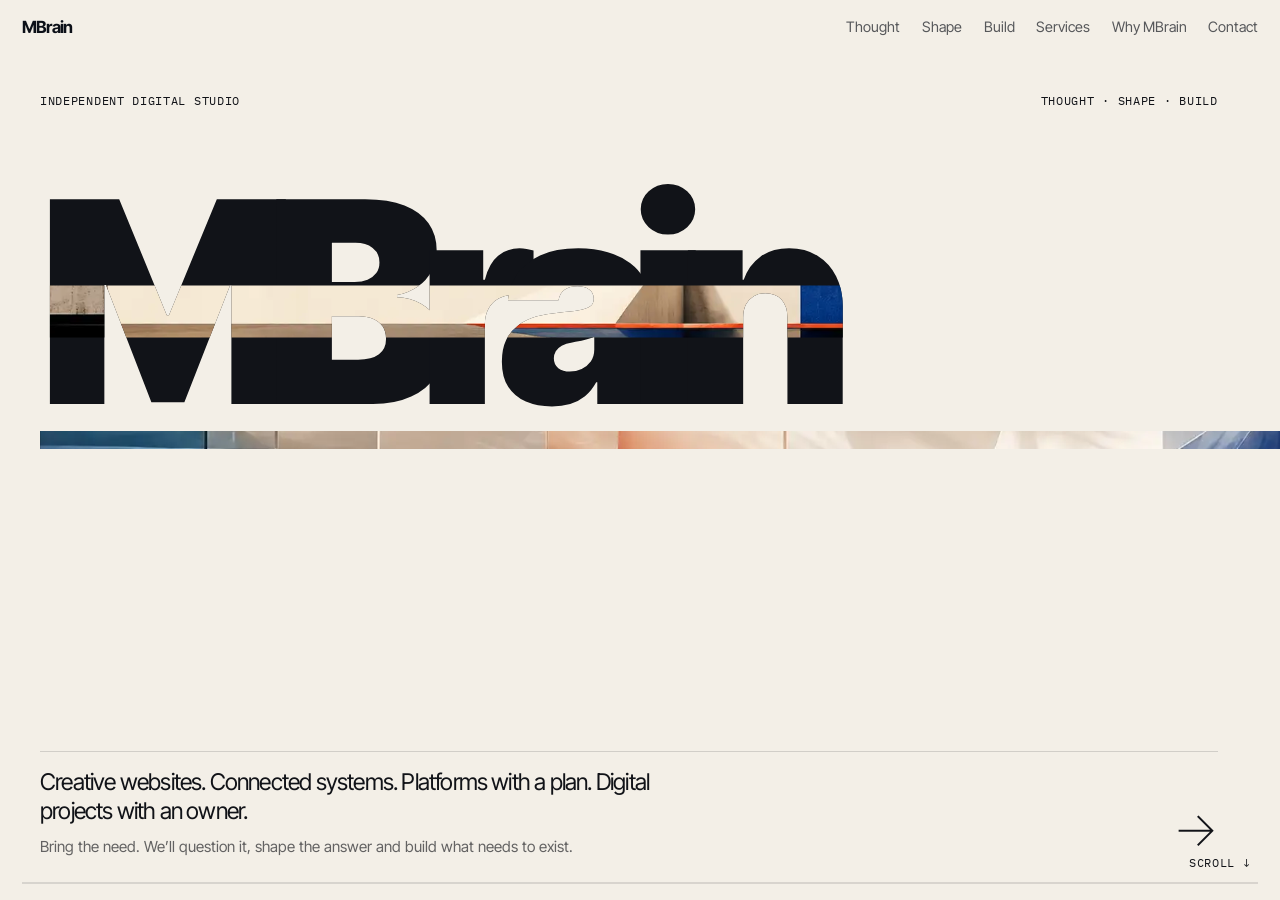
==== index.html @ 94e6fe09 "init" ====
<!doctype html>
<html lang="en">
<head>
  <meta charset="utf-8">
  <meta name="viewport" content="width=device-width, initial-scale=1">
  <title>MBrain | Thought · Shape · Build</title>
  <meta name="description" content="MBrain creates creative websites, connected systems, digital products and platforms, and leads digital projects from need to delivery.">
  <link rel="preconnect" href="https://fonts.googleapis.com">
  <link rel="preconnect" href="https://fonts.gstatic.com" crossorigin>
  <link href="https://fonts.googleapis.com/css2?family=Inter+Tight:opsz,wght@14..32,100..900&family=IBM+Plex+Mono:wght@400;500&display=swap" rel="stylesheet">
  <link rel="stylesheet" href="styles.css">
  <script async src="https://www.googletagmanager.com/gtag/js?id=G-PNG44XED51"></script>
  <script>window.dataLayer = window.dataLayer || []; function gtag(){dataLayer.push(arguments);} gtag('js', new Date()); gtag('config', 'G-PNG44XED51');</script>
</head>
<body>
  <header class="site-header">
    <a class="brand" href="#intro">MBrain</a>
    <nav class="nav" aria-label="Main navigation">
      <a href="#thought">Thought</a>
      <a href="#shape">Shape</a>
      <a href="#build">Build</a>
      <a href="#services">Services</a>
      <a href="#why">Why MBrain</a>
      <a href="#contact">Contact</a>
    </nav>
    <button class="menu-toggle" type="button" aria-label="Open navigation" aria-expanded="false">Menu</button>
  </header>

  <div class="progress" aria-hidden="true"><span class="progress-bar"></span></div>
  <div class="scroll-cue mono" aria-hidden="true">Scroll ↓</div>

  <main class="h-shell" id="h-shell" tabindex="0" aria-label="MBrain horizontal website">
    <div class="track" id="track">

      <section class="panel hero-panel" id="intro" data-panel="intro">
        <div class="hero-inner">
          <div class="hero-topline mono">
            <span>Independent digital studio</span>
            <span>Thought · Shape · Build</span>
          </div>

          <div class="hero-word-stage">
            <h1 class="hero-word" data-text="MBrain">MBrain</h1>
            <div class="hero-cut" aria-hidden="true"></div>
          </div>

          <div class="hero-bottom">
            <div class="hero-message">
              <p class="hero-proposition">Creative websites. Connected systems. Platforms with a plan. Digital projects with an owner.</p>
              <p class="hero-support">Bring the need. We’ll question it, shape the answer and build what needs to exist.</p>
            </div>
            <span class="hero-arrow" aria-hidden="true">→</span>
          </div>
        </div>
      </section>

      <section class="panel thought-panel" id="thought" data-panel="thought">
        <div class="thought-color"></div>
        <div class="thought-image" aria-hidden="true"></div>
        <div class="panel-inner thought-layout">
          <span class="section-no mono">01 / THOUGHT</span>
          <div class="thought-title-wrap">
            <h2 class="pillar-title thought-title">Thought</h2>
          </div>
          <div class="thought-copy pillar-copy">
            <h3>Bring me the request. Let’s find the actual need.</h3>
            <p>A request often arrives with a solution already attached. “We need a new website.” “We need a platform.” “We need to automate this.”</p>
            <p>I take it apart first. What problem are we solving? Who does it matter to? What creates value? What is necessary? What depends on something else?</p>
            <p class="pillar-closing">The result is a business need that can be understood, challenged and justified.</p>
          </div>
        </div>
      </section>

      <section class="panel shape-panel" id="shape" data-panel="shape">
        <div class="panel-inner shape-layout">
          <span class="section-no mono dark">02 / SHAPE</span>
          <div class="shape-title-wrap">
            <h2 class="pillar-title shape-title">Shape</h2>
          </div>

          <div class="shape-image-stage" aria-hidden="true">
            <div class="shape-fragment sf1"></div>
            <div class="shape-fragment sf2"></div>
            <div class="shape-fragment sf3"></div>
            <div class="shape-fragment sf4"></div>
          </div>

          <div class="shape-copy pillar-copy dark-copy">
            <h3>Now we work out what that need should become.</h3>
            <p>This is where the pieces come back together. Flows. Features. Services. Content. Technology. Options. Constraints. Priorities.</p>
            <p>We explore the possibilities, make decisions and turn the business need into a blueprint that people can actually work from.</p>
            <p class="pillar-closing">Something clear enough to build, and considered enough to go further than the original request.</p>
          </div>
        </div>
      </section>

      <section class="panel build-panel" id="build" data-panel="build">
        <div class="build-image" aria-hidden="true"></div>
        <div class="build-wash" aria-hidden="true"></div>
        <div class="panel-inner build-layout">
          <span class="section-no mono dark">03 / BUILD</span>
          <div class="build-title-wrap">
            <h2 class="pillar-title build-title">Build</h2>
          </div>

          <div class="build-assembly" aria-hidden="true">
            <span class="build-band bb1"></span>
            <span class="build-band bb2"></span>
            <span class="build-band bb3"></span>
            <span class="build-band bb4"></span>
            <span class="build-band bb5"></span>
          </div>

          <div class="build-copy pillar-copy dark-copy">
            <h3>Then we make it real.</h3>
            <p>The blueprint becomes the website, the platform, the integration, the automation or the delivered project.</p>
            <p>Sometimes I build it. Sometimes your team does. Sometimes several teams are involved.</p>
            <p class="pillar-closing">My job is to keep the reasoning intact all the way through delivery, so what gets built still solves the problem we started with.</p>
          </div>
        </div>
      </section>

      <section class="panel capabilities-panel" id="services" data-panel="services">
        <div class="panel-inner capabilities-layout">
          <div class="cap-heading">
            <p class="kicker mono">Services</p>
            <h2>What can we build from here?</h2>
          </div>

          <div class="cap-strip">
            <button class="cap-item active" type="button" aria-expanded="true">
              <span class="mono">01</span>
              <strong>Creative Web Experiences</strong>
              <i>+</i>
            </button>
            <div class="cap-panel open">
              <div class="cap-copy">
                <h3>You need the digital presence to live up to the thing itself.</h3>
                <p>Some projects deserve more than a perfectly functional website. The brand, the place, the product or the idea needs an experience with its own character.</p>
                <p>I design and build creative websites around what makes the subject worth paying attention to, with the technology staying close enough to the concept that the idea survives implementation.</p>
              </div>
            </div>

            <button class="cap-item" type="button" aria-expanded="false">
              <span class="mono">02</span>
              <strong>Automations &amp; Integrations</strong>
              <i>+</i>
            </button>
            <div class="cap-panel">
              <div class="cap-copy">
                <h3>Your tools work. The gaps between them don’t.</h3>
                <p>Information gets copied. Tasks get repeated. Someone becomes the human connection between systems that should already be connected.</p>
                <p>I look at the workflow as a whole, work out what should happen automatically and connect the pieces through integrations, APIs, automation and AI where it genuinely adds value.</p>
              </div>
            </div>

            <button class="cap-item" type="button" aria-expanded="false">
              <span class="mono">03</span>
              <strong>Digital Products &amp; Platforms</strong>
              <i>+</i>
            </button>
            <div class="cap-panel">
              <div class="cap-copy">
                <h3>You know what it needs to do. It still needs to become a product.</h3>
                <p>Users. Journeys. Features. Rules. Integrations. Priorities. Edge cases. The initial idea has to become a structure that people can understand and build.</p>
                <p>I help architect that structure, guide the UX, give direction to the UI and create a blueprint that design and development teams can work from with confidence.</p>
              </div>
            </div>

            <button class="cap-item" type="button" aria-expanded="false">
              <span class="mono">04</span>
              <strong>Digital Project Leadership</strong>
              <i>+</i>
            </button>
            <div class="cap-panel">
              <div class="cap-copy">
                <h3>Some digital projects need an owner more than they need another hire.</h3>
                <p>The work crosses teams. Decisions depend on other decisions. Suppliers need direction. Business and technology need to move together.</p>
                <p>I can step into the project for as long as the work needs me, bring structure to it, coordinate the people involved and stay responsible for moving it towards delivery.</p>
              </div>
            </div>
          </div>
        </div>
      </section>

      <section class="panel why-panel" id="why" data-panel="why">
        <div class="why-rail mono" aria-hidden="true">BUILD / ARCHITECT / LEAD</div>
        <div class="panel-inner why-layout">
          <span class="section-no mono">05 / WHY MBRAIN</span>
          <div class="why-heading">
            <p class="kicker mono">Why MBrain</p>
            <h2>MBrain is me,<br>Michalis Vranis.</h2>
          </div>
          <div class="why-copy">
            <p>I’ve spent years moving between parts of digital work that are usually handled separately: building websites, shaping products, running platforms, connecting systems and leading delivery across teams and suppliers.</p>
            <p>I have run my own digital publishing platform since 2011, built websites and digital experiences for clients, and managed complex digital projects inside larger organisations.</p>
            <p>That experience means I can stay close to the idea and still understand what happens when it reaches UX, UI, development, APIs, vendors, security, timelines and delivery.</p>
            <p class="why-closing">I can build when the work needs a builder, architect when it needs structure, and lead when it needs an owner.</p>
          </div>
        </div>
      </section>

      <section class="panel contact-panel" id="contact" data-panel="contact">
        <div class="contact-axis" aria-hidden="true"></div>
        <div class="panel-inner contact-layout">
          <p class="kicker mono">Start a conversation</p>
          <h2 class="contact-title">Bring me what you have</h2>
          <p class="contact-copy">An idea. A problem. A project that already exists. Something you know needs to happen and you’re still working out what it should become.</p>
          <p class="contact-closing">Let’s work out what comes next.</p>
          <div class="contact-actions">
            <a class="contact-link" href="mailto:hello@mbrain.gr">Start a conversation <span>↗</span></a>
            <a class="contact-social mono" href="#" aria-label="MBrain on LinkedIn">MBrain on LinkedIn <span>↗</span></a>
            <!-- Replace the # above with the final MBrain LinkedIn profile URL. -->
          </div>
        </div>
      </section>
    </div>
  </main>

  <script src="script.js"></script>
</body>
</html>
---- styles.css ----
:root{
  --paper:#f3efe7;
  --ink:#111318;
  --blue:#3158ff;
  --orange:#ff6b4a;
  --lime:#d7ff35;
  --line:rgba(17,19,24,.15);
  --hero-wght:900;
  --hero-cut-h:2px;
  --hero-cut-alpha:0;
}
*{box-sizing:border-box}
html,body{height:100%}
html{scroll-behavior:smooth}
body{margin:0;overflow:hidden;background:var(--paper);color:var(--ink);font-family:"Inter Tight",Arial,sans-serif}
a{color:inherit;text-decoration:none}button{font:inherit}.mono{font-family:"IBM Plex Mono",monospace;font-size:.72rem;letter-spacing:.06em;text-transform:uppercase}
.site-header{position:fixed;z-index:60;top:0;left:0;right:0;display:grid;grid-template-columns:auto 1fr auto;align-items:center;padding:1.05rem 1.35rem;color:white;mix-blend-mode:difference}.brand{font-size:1.05rem;font-weight:700;letter-spacing:-.04em}.nav{justify-self:end;display:flex;gap:1.35rem;font-size:.9rem}.nav a{opacity:.68}.nav a:hover,.nav a.active{opacity:1}.menu-toggle{display:none;background:none;border:0;color:inherit;padding:0}
.progress{position:fixed;left:1.35rem;right:1.35rem;bottom:1rem;height:2px;background:rgba(17,19,24,.12);z-index:55}.progress-bar{display:block;height:100%;width:0;background:var(--ink)}.scroll-cue{position:fixed;right:1.35rem;bottom:1.5rem;z-index:55;background:rgba(243,239,231,.86);padding:.35rem .5rem}
.h-shell{width:100vw;height:100vh;overflow-x:auto;overflow-y:hidden;scrollbar-width:none;outline:none}.h-shell::-webkit-scrollbar{display:none}.track{position:relative;height:100%;display:flex;width:max-content}.panel{position:relative;flex:none;height:100vh;overflow:hidden}.panel-inner{position:relative;z-index:10;height:100%;width:min(calc(100% - 5rem),1440px);margin:0 auto}.section-no{position:absolute;top:6.2rem;left:0;color:white}.section-no.dark{color:var(--ink)}

/* HERO: the wordmark is the artifact. */
.hero-panel{width:138vw;background:var(--paper);z-index:8}.hero-inner{position:relative;height:100%;padding:5.8rem 2.5rem 2.5rem}.hero-topline{display:flex;justify-content:space-between;width:min(92vw,1420px)}.hero-word-stage{position:absolute;left:2.5rem;top:22vh;width:124vw;height:48vh;overflow:visible}.hero-word{position:relative;z-index:4;margin:0;white-space:nowrap;font-size:clamp(10rem,22vw,23rem);line-height:.74;letter-spacing:-.105em;font-variation-settings:"wght" var(--hero-wght);transition:none}.hero-word::after{content:attr(data-text);position:absolute;inset:0;color:transparent;background-image:url('assets/hero.webp');background-size:110vw auto;background-position:38% 52%;-webkit-background-clip:text;background-clip:text;font:inherit;letter-spacing:inherit;clip-path:inset(42% 0 33% 0);pointer-events:none}.hero-cut{position:absolute;z-index:2;left:0;top:56%;width:128vw;height:var(--hero-cut-h);transform:translateY(-50%);background-image:linear-gradient(rgba(49,88,255,var(--hero-cut-alpha)),rgba(49,88,255,var(--hero-cut-alpha))),url('assets/thought.webp');background-size:cover;background-position:center 52%;overflow:hidden}.hero-bottom{position:absolute;left:2.5rem;bottom:2.6rem;width:min(92vw,1420px);display:flex;justify-content:space-between;align-items:end;border-top:1px solid var(--line);padding-top:1rem} .hero-message{max-width:48rem}.hero-bottom p{margin:0}.hero-proposition{font-size:clamp(1.25rem,1.8vw,1.7rem);line-height:1.25;letter-spacing:-.035em;max-width:42rem}.hero-support{margin-top:.65rem!important;max-width:40rem;font-size:.95rem;line-height:1.45;color:rgba(17,19,24,.64)}.hero-arrow{font-size:3rem;font-weight:200}

/* THOUGHT overlaps the hero so the cut becomes a section. */
.thought-panel{width:118vw;margin-left:-14vw;background:var(--blue);z-index:6}.thought-color{position:absolute;inset:0;background:var(--blue);z-index:1}.thought-image{position:absolute;z-index:3;right:0;top:0;width:68vw;height:100%;background:url('assets/thought.webp') center/cover no-repeat;clip-path:inset(40% 0 40% 0);transform:scale(1.05);filter:saturate(.92)}.thought-layout{padding:0}.thought-title-wrap{position:absolute;left:0;top:18vh;z-index:8}.pillar-title{margin:0;font-size:clamp(6rem,15vw,14rem);line-height:.78;letter-spacing:-.095em;text-transform:uppercase}.thought-title{color:white;font-variation-settings:"wght" 820}.pillar-copy{position:absolute;z-index:9;bottom:3.2rem;max-width:39rem}.thought-copy{left:0;color:white}.kicker{margin:0 0 .55rem}.pillar-copy h3{margin:0 0 .85rem;font-size:clamp(1.9rem,3.2vw,3.35rem);line-height:.96;letter-spacing:-.052em;max-width:14ch}.pillar-copy p{margin:.55rem 0 0;line-height:1.5;opacity:.82}.pillar-copy .pillar-closing{margin-top:.85rem;font-weight:650;opacity:1;max-width:34rem}

/* SHAPE: image pieces align into one composition. */
.shape-panel{width:122vw;background:var(--orange);z-index:5}.shape-layout{padding:0}.shape-title-wrap{position:absolute;right:0;top:14vh;z-index:8}.shape-title{color:var(--ink);font-variation-settings:"wght" 230}.shape-image-stage{position:absolute;z-index:4;left:4vw;top:20vh;width:67vw;height:65vh}.shape-fragment{position:absolute;background-image:url('assets/shape.webp');background-size:67vw 65vh;background-repeat:no-repeat}.sf1{left:0;top:0;width:49%;height:48%;background-position:left top}.sf2{right:0;top:0;width:49%;height:48%;background-position:right top}.sf3{left:0;bottom:0;width:49%;height:48%;background-position:left bottom}.sf4{right:0;bottom:0;width:49%;height:48%;background-position:right bottom}.shape-copy{right:0;color:var(--ink);max-width:36rem}.dark-copy p:last-child{opacity:.72}

/* BUILD: structure is assembled in ordered bands. */
.build-panel{width:120vw;background:var(--lime);z-index:4}.build-image{position:absolute;z-index:1;inset:0;background:url('assets/build.webp') center/cover no-repeat;opacity:.18;filter:saturate(.6)}.build-wash{position:absolute;z-index:2;inset:0;background:var(--lime);opacity:.86}.build-title-wrap{position:absolute;left:0;top:14vh;z-index:8}.build-title{color:var(--ink);font-variation-settings:"wght" 220}.build-assembly{position:absolute;z-index:5;right:4vw;top:20vh;width:62vw;height:62vh;display:grid;grid-template-rows:repeat(5,1fr);gap:.55rem}.build-band{background-image:url('assets/build.webp');background-size:62vw 62vh;background-repeat:no-repeat}.bb1{background-position:center 0}.bb2{background-position:center 25%}.bb3{background-position:center 50%}.bb4{background-position:center 75%}.bb5{background-position:center 100%}.build-copy{left:0;color:var(--ink)}

/* CAPABILITIES */
.capabilities-panel{width:128vw;background:var(--paper);z-index:3}.capabilities-layout{display:grid;grid-template-columns:.7fr 1.3fr;gap:6vw;align-items:center;padding:7rem 0 3rem}.cap-heading h2{margin:.3rem 0 0;font-size:clamp(3.3rem,6vw,6.5rem);line-height:.9;letter-spacing:-.075em;font-weight:450;max-width:8ch}.cap-strip{border-top:1px solid var(--ink)}.cap-item{width:100%;display:grid;grid-template-columns:56px 1fr auto;align-items:center;gap:1rem;background:none;border:0;border-bottom:1px solid var(--line);padding:1rem 0;text-align:left;cursor:pointer;color:var(--ink)}.cap-item strong{font-size:clamp(1.45rem,2.7vw,2.85rem);font-weight:520;letter-spacing:-.045em}.cap-item i{font-style:normal;font-size:1.5rem;transition:transform .25s}.cap-item.active i{transform:rotate(45deg)}.cap-panel{display:grid;grid-template-rows:0fr;transition:grid-template-rows .3s ease}.cap-copy{overflow:hidden;padding-left:56px;max-width:48rem}.cap-copy h3{margin:0;font-size:clamp(1.35rem,2.1vw,2.1rem);line-height:1.02;letter-spacing:-.045em;font-weight:650;max-width:24ch}.cap-copy p{margin:.55rem 0 0;line-height:1.5;color:rgba(17,19,24,.7);max-width:46rem}.cap-panel.open{grid-template-rows:1fr}.cap-panel.open .cap-copy{padding-top:1rem;padding-bottom:1.35rem}



/* WHY MBRAIN */
.why-panel{width:118vw;background:var(--blue);color:white;z-index:2}.why-layout{display:grid;grid-template-columns:.95fr 1.05fr;gap:8vw;align-items:center;padding:7rem 0 3rem}.why-heading h2{margin:.4rem 0 0;font-size:clamp(4rem,7.7vw,8.2rem);line-height:.82;letter-spacing:-.08em;font-weight:330;max-width:9ch}.why-copy{max-width:42rem;align-self:center}.why-copy p{margin:0 0 1rem;font-size:clamp(1rem,1.2vw,1.18rem);line-height:1.55;color:rgba(255,255,255,.78)}.why-copy .why-closing{margin-top:2rem;font-size:clamp(1.45rem,2.25vw,2.4rem);line-height:1.04;letter-spacing:-.045em;font-weight:650;color:white;max-width:25ch}.why-rail{position:absolute;right:2rem;bottom:1.1rem;z-index:4;color:rgba(255,255,255,.62);word-spacing:.75rem}

/* CONTACT: the axis closes the composition. */
.contact-panel{width:100vw;background:var(--ink);color:var(--paper)}.contact-axis{position:absolute;left:0;right:0;top:52%;height:14vh;background:var(--blue);transform:translateY(-50%)}.contact-layout{display:grid;align-content:end;padding:8rem 0 3rem}.contact-title{position:relative;z-index:4;margin:0;font-size:clamp(5rem,11vw,10.5rem);line-height:.8;letter-spacing:-.09em;font-variation-settings:"wght" 250}.contact-copy{position:relative;z-index:4;margin:1.7rem 0 .8rem;max-width:38rem;font-size:1.12rem;line-height:1.55;color:rgba(243,239,231,.74)}.contact-closing{position:relative;z-index:4;margin:0 0 2rem;font-size:clamp(1.25rem,2vw,1.9rem);line-height:1.2;letter-spacing:-.035em}.contact-actions{position:relative;z-index:4;display:flex;align-items:flex-end;gap:2rem;flex-wrap:wrap}.contact-link{display:inline-flex;align-items:center;gap:.6rem;font-size:clamp(1.25rem,2.4vw,2.2rem);border-bottom:1px solid rgba(243,239,231,.32);padding-bottom:.2rem;width:max-content}.contact-social{display:inline-flex;align-items:center;gap:.35rem;padding-bottom:.35rem;opacity:.62}.contact-social:hover{opacity:1}

/* desktop states driven by JS vars */
.thought-panel{--p:0}.thought-image{clip-path:inset(calc(40% - var(--p)*40%) 0 calc(40% - var(--p)*40%) 0);transform:scale(calc(1.05 - var(--p)*.05))}.thought-title{font-variation-settings:"wght" calc(820 - var(--p)*540);transform:translateX(calc(7vw - var(--p)*7vw))}.thought-copy{opacity:calc((var(--p) - .62)*2.8);transform:translateY(calc(22px - var(--p)*22px))}
.shape-panel{--p:0}.shape-title{font-variation-settings:"wght" calc(230 + var(--p)*650);transform:translateX(calc(8vw - var(--p)*8vw))}.sf1{transform:translate(calc(-10vw + var(--p)*10vw),calc(-7vh + var(--p)*7vh)) rotate(calc(-8deg + var(--p)*8deg))}.sf2{transform:translate(calc(9vw - var(--p)*9vw),calc(-5vh + var(--p)*5vh)) rotate(calc(7deg - var(--p)*7deg))}.sf3{transform:translate(calc(-8vw + var(--p)*8vw),calc(7vh - var(--p)*7vh)) rotate(calc(6deg - var(--p)*6deg))}.sf4{transform:translate(calc(10vw - var(--p)*10vw),calc(6vh - var(--p)*6vh)) rotate(calc(-7deg + var(--p)*7deg))}.shape-copy{opacity:calc((var(--p) - .66)*3);transform:translateY(calc(22px - var(--p)*22px))}
.build-panel{--p:0}.build-title{font-variation-settings:"wght" calc(220 + var(--p)*650);transform:translateX(calc(-6vw + var(--p)*6vw))}.build-wash{opacity:calc(.9 - var(--p)*.42)}.build-copy{opacity:calc((var(--p) - .7)*3.3);transform:translateY(calc(22px - var(--p)*22px))}.build-band{opacity:var(--bp,0);transform:translateX(calc(18vw - var(--bp,0)*18vw))}

@media (max-width:900px),(pointer:coarse){
  body{overflow:auto}.site-header{grid-template-columns:auto 1fr auto;padding:1rem;mix-blend-mode:normal;background:rgba(243,239,231,.92);color:var(--ink)}.menu-toggle{display:block;justify-self:end}.nav{position:fixed;inset:0;display:none;flex-direction:column;justify-content:center;padding:1.5rem;background:var(--ink);color:var(--paper);font-size:clamp(2.2rem,9vw,4rem);z-index:90}body.menu-open .nav{display:flex}.progress,.scroll-cue{display:none}.h-shell{height:auto;overflow:visible}.track{display:block;width:auto}.panel{width:auto!important;height:auto;min-height:100svh;margin-left:0!important}.panel-inner{width:min(calc(100% - 2rem),1440px)}
  .hero-panel{min-height:92svh}.hero-inner{padding:6.2rem 1rem 2rem}.hero-topline{width:100%;gap:1rem}.hero-topline span:last-child{display:none}.hero-word-stage{position:relative;left:auto;top:auto;width:100%;height:auto;margin-top:17vh}.hero-word{font-size:clamp(5.4rem,25vw,8.5rem);white-space:normal}.hero-word::after{background-attachment:initial;background-size:cover}.hero-cut{top:54%;width:100%;height:7vh}.hero-bottom{left:1rem;right:1rem;width:auto;bottom:2rem}.hero-bottom p{font-size:1.2rem}.hero-arrow{font-size:2.3rem}
  .section-no{top:5.5rem;left:0}.pillar-title{font-size:clamp(4rem,17vw,7rem)}.thought-panel,.shape-panel,.build-panel{padding-bottom:2rem}.thought-image{position:relative;right:auto;top:auto;width:100%;height:58vw;min-height:300px;clip-path:none;transform:none;margin-top:13rem}.thought-title-wrap,.shape-title-wrap,.build-title-wrap{position:absolute;left:0;right:auto;top:7rem}.thought-title,.shape-title,.build-title{transform:none;font-variation-settings:"wght" 620}.thought-copy,.shape-copy,.build-copy{position:relative;left:auto;right:auto;bottom:auto;margin-top:1.2rem;opacity:1;transform:none;padding-bottom:2rem}.thought-copy{color:white}
  .shape-image-stage{position:relative;left:auto;top:auto;width:100%;height:64vw;min-height:320px;margin-top:13rem}.shape-fragment{background-size:100vw 64vw;transform:none!important}.shape-copy{color:var(--ink)}
  .build-image{opacity:.18}.build-wash{opacity:.72}.build-assembly{position:relative;right:auto;top:auto;width:100%;height:auto;margin-top:13rem;gap:.4rem}.build-band{height:12vw;min-height:58px;background-size:100vw 60vw;opacity:1!important;transform:none!important}.build-copy{color:var(--ink)}
  .capabilities-panel{min-height:auto}.capabilities-layout{grid-template-columns:1fr;gap:2rem;padding:6.5rem 0 4rem}.cap-heading h2{font-size:3.6rem;max-width:10ch}.cap-item strong{font-size:1.6rem}.cap-panel{transition:grid-template-rows .3s ease}.cap-copy{padding-left:0}.cap-panel.open .cap-copy{padding-top:1rem;padding-bottom:1.4rem}.cap-copy h3{font-size:1.5rem}.why-panel{min-height:auto}.why-layout{grid-template-columns:1fr;gap:2.6rem;padding:7rem 0 4rem}.why-heading h2{font-size:clamp(3.7rem,15vw,6.2rem)}.why-copy .why-closing{font-size:1.75rem}.why-rail{right:1rem}.contact-panel{min-height:88svh}.contact-axis{height:9vh}.contact-layout{padding:7rem 0 2rem}.contact-actions{align-items:flex-start;flex-direction:column;gap:1.2rem}
}
@media (prefers-reduced-motion:reduce){*{scroll-behavior:auto!important;animation:none!important;transition:none!important}.thought-image{clip-path:none}.shape-fragment,.build-band{transform:none!important}.pillar-copy{opacity:1!important;transform:none!important}}
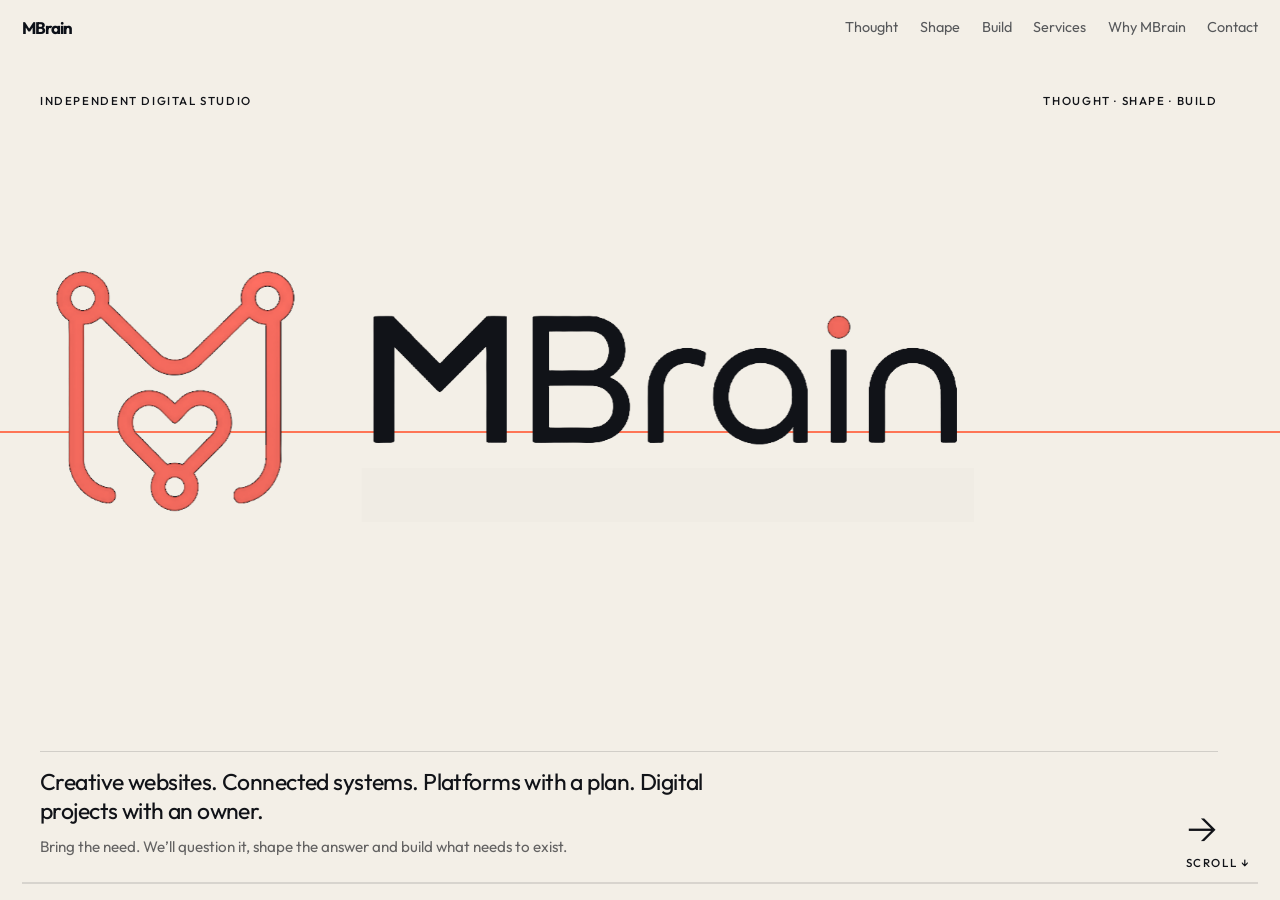
==== commit fe8f6462: "fix" ====
--- a/index.html
+++ b/index.html
@@ -7,10 +7,12 @@
   <meta name="description" content="MBrain creates creative websites, connected systems, digital products and platforms, and leads digital projects from need to delivery.">
   <link rel="preconnect" href="https://fonts.googleapis.com">
   <link rel="preconnect" href="https://fonts.gstatic.com" crossorigin>
-  <link href="https://fonts.googleapis.com/css2?family=Inter+Tight:opsz,wght@14..32,100..900&family=IBM+Plex+Mono:wght@400;500&display=swap" rel="stylesheet">
+  <link href="https://fonts.googleapis.com/css2?family=Outfit:wght@100..900&display=swap" rel="stylesheet">
+  <link rel="icon" type="image/x-icon" href="assets/favicon.ico">
+  <link rel="icon" type="image/png" sizes="32x32" href="assets/favicon-32.png">
+  <link rel="icon" type="image/png" sizes="16x16" href="assets/favicon-16.png">
+  <link rel="apple-touch-icon" sizes="180x180" href="assets/apple-touch-icon.png">
   <link rel="stylesheet" href="styles.css">
-  <script async src="https://www.googletagmanager.com/gtag/js?id=G-PNG44XED51"></script>
-  <script>window.dataLayer = window.dataLayer || []; function gtag(){dataLayer.push(arguments);} gtag('js', new Date()); gtag('config', 'G-PNG44XED51');</script>
 </head>
 <body>
   <header class="site-header">
@@ -40,7 +42,8 @@
           </div>
 
           <div class="hero-word-stage">
-            <h1 class="hero-word" data-text="MBrain">MBrain</h1>
+            <h1 class="sr-only">MBrain</h1>
+            <img class="hero-logo" src="assets/mbrain-logo-full.png" alt="MBrain">
             <div class="hero-cut" aria-hidden="true"></div>
           </div>
 
@@ -204,7 +207,7 @@
         <div class="contact-axis" aria-hidden="true"></div>
         <div class="panel-inner contact-layout">
           <p class="kicker mono">Start a conversation</p>
-          <h2 class="contact-title">Bring me what you have</h2>
+          <h2 class="contact-title">Bring me what you have.</h2>
           <p class="contact-copy">An idea. A problem. A project that already exists. Something you know needs to happen and you’re still working out what it should become.</p>
           <p class="contact-closing">Let’s work out what comes next.</p>
           <div class="contact-actions">
--- a/styles.css
+++ b/styles.css
@@ -10,19 +10,31 @@
   --hero-cut-alpha:0;
 }
 *{box-sizing:border-box}
+.sr-only{position:absolute;width:1px;height:1px;padding:0;margin:-1px;overflow:hidden;clip:rect(0,0,0,0);white-space:nowrap;border:0}
 html,body{height:100%}
 html{scroll-behavior:smooth}
-body{margin:0;overflow:hidden;background:var(--paper);color:var(--ink);font-family:"Inter Tight",Arial,sans-serif}
-a{color:inherit;text-decoration:none}button{font:inherit}.mono{font-family:"IBM Plex Mono",monospace;font-size:.72rem;letter-spacing:.06em;text-transform:uppercase}
+body{margin:0;overflow:hidden;background:var(--paper);color:var(--ink);font-family:"Outfit","Century Gothic",Futura,Arial,sans-serif}
+a{color:inherit;text-decoration:none}button{font:inherit}.mono{font-family:"Outfit","Century Gothic",Futura,Arial,sans-serif;font-size:.72rem;letter-spacing:.14em;text-transform:uppercase;font-weight:500}
 .site-header{position:fixed;z-index:60;top:0;left:0;right:0;display:grid;grid-template-columns:auto 1fr auto;align-items:center;padding:1.05rem 1.35rem;color:white;mix-blend-mode:difference}.brand{font-size:1.05rem;font-weight:700;letter-spacing:-.04em}.nav{justify-self:end;display:flex;gap:1.35rem;font-size:.9rem}.nav a{opacity:.68}.nav a:hover,.nav a.active{opacity:1}.menu-toggle{display:none;background:none;border:0;color:inherit;padding:0}
 .progress{position:fixed;left:1.35rem;right:1.35rem;bottom:1rem;height:2px;background:rgba(17,19,24,.12);z-index:55}.progress-bar{display:block;height:100%;width:0;background:var(--ink)}.scroll-cue{position:fixed;right:1.35rem;bottom:1.5rem;z-index:55;background:rgba(243,239,231,.86);padding:.35rem .5rem}
 .h-shell{width:100vw;height:100vh;overflow-x:auto;overflow-y:hidden;scrollbar-width:none;outline:none}.h-shell::-webkit-scrollbar{display:none}.track{position:relative;height:100%;display:flex;width:max-content}.panel{position:relative;flex:none;height:100vh;overflow:hidden}.panel-inner{position:relative;z-index:10;height:100%;width:min(calc(100% - 5rem),1440px);margin:0 auto}.section-no{position:absolute;top:6.2rem;left:0;color:white}.section-no.dark{color:var(--ink)}
 
-/* HERO: the wordmark is the artifact. */
-.hero-panel{width:138vw;background:var(--paper);z-index:8}.hero-inner{position:relative;height:100%;padding:5.8rem 2.5rem 2.5rem}.hero-topline{display:flex;justify-content:space-between;width:min(92vw,1420px)}.hero-word-stage{position:absolute;left:2.5rem;top:22vh;width:124vw;height:48vh;overflow:visible}.hero-word{position:relative;z-index:4;margin:0;white-space:nowrap;font-size:clamp(10rem,22vw,23rem);line-height:.74;letter-spacing:-.105em;font-variation-settings:"wght" var(--hero-wght);transition:none}.hero-word::after{content:attr(data-text);position:absolute;inset:0;color:transparent;background-image:url('assets/hero.webp');background-size:110vw auto;background-position:38% 52%;-webkit-background-clip:text;background-clip:text;font:inherit;letter-spacing:inherit;clip-path:inset(42% 0 33% 0);pointer-events:none}.hero-cut{position:absolute;z-index:2;left:0;top:56%;width:128vw;height:var(--hero-cut-h);transform:translateY(-50%);background-image:linear-gradient(rgba(49,88,255,var(--hero-cut-alpha)),rgba(49,88,255,var(--hero-cut-alpha))),url('assets/thought.webp');background-size:cover;background-position:center 52%;overflow:hidden}.hero-bottom{position:absolute;left:2.5rem;bottom:2.6rem;width:min(92vw,1420px);display:flex;justify-content:space-between;align-items:end;border-top:1px solid var(--line);padding-top:1rem} .hero-message{max-width:48rem}.hero-bottom p{margin:0}.hero-proposition{font-size:clamp(1.25rem,1.8vw,1.7rem);line-height:1.25;letter-spacing:-.035em;max-width:42rem}.hero-support{margin-top:.65rem!important;max-width:40rem;font-size:.95rem;line-height:1.45;color:rgba(17,19,24,.64)}.hero-arrow{font-size:3rem;font-weight:200}
+/* HERO: the actual MBrain identity becomes the artifact. */
+.hero-panel{width:138vw;background:var(--paper);z-index:8}
+.hero-inner{position:relative;height:100%;padding:5.8rem 2.5rem 2.5rem}
+.hero-topline{display:flex;justify-content:space-between;width:min(92vw,1420px)}
+.hero-word-stage{position:absolute;left:2.5rem;top:19vh;width:124vw;height:50vh;display:flex;align-items:center;overflow:visible}
+.hero-logo{position:relative;z-index:4;display:block;width:clamp(44rem,74vw,82rem);height:auto;transform-origin:left center;will-change:transform}
+.hero-cut{position:absolute;z-index:2;left:-2.5rem;top:58%;width:129vw;height:var(--hero-cut-h);transform:translateY(-50%);background:var(--orange);opacity:.92;overflow:hidden}
+.hero-bottom{position:absolute;left:2.5rem;bottom:2.6rem;width:min(92vw,1420px);display:flex;justify-content:space-between;align-items:end;border-top:1px solid var(--line);padding-top:1rem}
+.hero-message{max-width:48rem}
+.hero-bottom p{margin:0}
+.hero-proposition{font-size:clamp(1.25rem,1.8vw,1.7rem);line-height:1.25;letter-spacing:-.025em;max-width:42rem;font-weight:430}
+.hero-support{margin-top:.65rem!important;max-width:40rem;font-size:.95rem;line-height:1.45;color:rgba(17,19,24,.64)}
+.hero-arrow{font-size:3rem;font-weight:200}
 
 /* THOUGHT overlaps the hero so the cut becomes a section. */
-.thought-panel{width:118vw;margin-left:-14vw;background:var(--blue);z-index:6}.thought-color{position:absolute;inset:0;background:var(--blue);z-index:1}.thought-image{position:absolute;z-index:3;right:0;top:0;width:68vw;height:100%;background:url('assets/thought.webp') center/cover no-repeat;clip-path:inset(40% 0 40% 0);transform:scale(1.05);filter:saturate(.92)}.thought-layout{padding:0}.thought-title-wrap{position:absolute;left:0;top:18vh;z-index:8}.pillar-title{margin:0;font-size:clamp(6rem,15vw,14rem);line-height:.78;letter-spacing:-.095em;text-transform:uppercase}.thought-title{color:white;font-variation-settings:"wght" 820}.pillar-copy{position:absolute;z-index:9;bottom:3.2rem;max-width:39rem}.thought-copy{left:0;color:white}.kicker{margin:0 0 .55rem}.pillar-copy h3{margin:0 0 .85rem;font-size:clamp(1.9rem,3.2vw,3.35rem);line-height:.96;letter-spacing:-.052em;max-width:14ch}.pillar-copy p{margin:.55rem 0 0;line-height:1.5;opacity:.82}.pillar-copy .pillar-closing{margin-top:.85rem;font-weight:650;opacity:1;max-width:34rem}
+.thought-panel{width:118vw;margin-left:-14vw;background:var(--blue);z-index:6}.thought-color{position:absolute;inset:0;background:var(--blue);z-index:1}.thought-image{position:absolute;z-index:3;right:0;top:0;width:68vw;height:100%;background:url('assets/thought.webp') center/cover no-repeat;clip-path:inset(40% 0 40% 0);transform:scale(1.05);filter:saturate(.92)}.thought-layout{padding:0}.thought-title-wrap{position:absolute;left:0;top:18vh;z-index:8}.pillar-title{margin:0;font-size:clamp(6rem,15vw,14rem);line-height:.78;letter-spacing:-.055em;text-transform:uppercase}.thought-title{color:white;font-variation-settings:"wght" 820}.pillar-copy{position:absolute;z-index:9;bottom:3.2rem;max-width:39rem}.thought-copy{left:0;color:white}.kicker{margin:0 0 .55rem}.pillar-copy h3{margin:0 0 .85rem;font-size:clamp(1.9rem,3.2vw,3.35rem);line-height:.96;letter-spacing:-.025em;max-width:14ch}.pillar-copy p{margin:.55rem 0 0;line-height:1.5;opacity:.82}.pillar-copy .pillar-closing{margin-top:.85rem;font-weight:650;opacity:1;max-width:34rem}
 
 /* SHAPE: image pieces align into one composition. */
 .shape-panel{width:122vw;background:var(--orange);z-index:5}.shape-layout{padding:0}.shape-title-wrap{position:absolute;right:0;top:14vh;z-index:8}.shape-title{color:var(--ink);font-variation-settings:"wght" 230}.shape-image-stage{position:absolute;z-index:4;left:4vw;top:20vh;width:67vw;height:65vh}.shape-fragment{position:absolute;background-image:url('assets/shape.webp');background-size:67vw 65vh;background-repeat:no-repeat}.sf1{left:0;top:0;width:49%;height:48%;background-position:left top}.sf2{right:0;top:0;width:49%;height:48%;background-position:right top}.sf3{left:0;bottom:0;width:49%;height:48%;background-position:left bottom}.sf4{right:0;bottom:0;width:49%;height:48%;background-position:right bottom}.shape-copy{right:0;color:var(--ink);max-width:36rem}.dark-copy p:last-child{opacity:.72}
@@ -31,15 +43,15 @@
 .build-panel{width:120vw;background:var(--lime);z-index:4}.build-image{position:absolute;z-index:1;inset:0;background:url('assets/build.webp') center/cover no-repeat;opacity:.18;filter:saturate(.6)}.build-wash{position:absolute;z-index:2;inset:0;background:var(--lime);opacity:.86}.build-title-wrap{position:absolute;left:0;top:14vh;z-index:8}.build-title{color:var(--ink);font-variation-settings:"wght" 220}.build-assembly{position:absolute;z-index:5;right:4vw;top:20vh;width:62vw;height:62vh;display:grid;grid-template-rows:repeat(5,1fr);gap:.55rem}.build-band{background-image:url('assets/build.webp');background-size:62vw 62vh;background-repeat:no-repeat}.bb1{background-position:center 0}.bb2{background-position:center 25%}.bb3{background-position:center 50%}.bb4{background-position:center 75%}.bb5{background-position:center 100%}.build-copy{left:0;color:var(--ink)}
 
 /* CAPABILITIES */
-.capabilities-panel{width:128vw;background:var(--paper);z-index:3}.capabilities-layout{display:grid;grid-template-columns:.7fr 1.3fr;gap:6vw;align-items:center;padding:7rem 0 3rem}.cap-heading h2{margin:.3rem 0 0;font-size:clamp(3.3rem,6vw,6.5rem);line-height:.9;letter-spacing:-.075em;font-weight:450;max-width:8ch}.cap-strip{border-top:1px solid var(--ink)}.cap-item{width:100%;display:grid;grid-template-columns:56px 1fr auto;align-items:center;gap:1rem;background:none;border:0;border-bottom:1px solid var(--line);padding:1rem 0;text-align:left;cursor:pointer;color:var(--ink)}.cap-item strong{font-size:clamp(1.45rem,2.7vw,2.85rem);font-weight:520;letter-spacing:-.045em}.cap-item i{font-style:normal;font-size:1.5rem;transition:transform .25s}.cap-item.active i{transform:rotate(45deg)}.cap-panel{display:grid;grid-template-rows:0fr;transition:grid-template-rows .3s ease}.cap-copy{overflow:hidden;padding-left:56px;max-width:48rem}.cap-copy h3{margin:0;font-size:clamp(1.35rem,2.1vw,2.1rem);line-height:1.02;letter-spacing:-.045em;font-weight:650;max-width:24ch}.cap-copy p{margin:.55rem 0 0;line-height:1.5;color:rgba(17,19,24,.7);max-width:46rem}.cap-panel.open{grid-template-rows:1fr}.cap-panel.open .cap-copy{padding-top:1rem;padding-bottom:1.35rem}
+.capabilities-panel{width:128vw;background:var(--paper);z-index:3}.capabilities-layout{display:grid;grid-template-columns:.7fr 1.3fr;gap:6vw;align-items:center;padding:7rem 0 3rem}.cap-heading h2{margin:.3rem 0 0;font-size:clamp(3.3rem,6vw,6.5rem);line-height:.9;letter-spacing:-.03em;font-weight:450;max-width:8ch}.cap-strip{border-top:1px solid var(--ink)}.cap-item{width:100%;display:grid;grid-template-columns:56px 1fr auto;align-items:center;gap:1rem;background:none;border:0;border-bottom:1px solid var(--line);padding:1rem 0;text-align:left;cursor:pointer;color:var(--ink)}.cap-item strong{font-size:clamp(1.45rem,2.7vw,2.85rem);font-weight:520;letter-spacing:-.03em}.cap-item i{font-style:normal;font-size:1.5rem;transition:transform .25s}.cap-item.active i{transform:rotate(45deg)}.cap-panel{display:grid;grid-template-rows:0fr}.cap-copy{overflow:hidden;padding-left:56px;max-width:48rem}.cap-copy h3{margin:0;font-size:clamp(1.35rem,2.1vw,2.1rem);line-height:1.02;letter-spacing:-.03em;font-weight:650;max-width:24ch}.cap-copy p{margin:.55rem 0 0;line-height:1.5;color:rgba(17,19,24,.7);max-width:46rem}.cap-panel.open{grid-template-rows:1fr}.cap-panel.open .cap-copy{padding-top:1rem;padding-bottom:1.35rem}
 
 
 
 /* WHY MBRAIN */
-.why-panel{width:118vw;background:var(--blue);color:white;z-index:2}.why-layout{display:grid;grid-template-columns:.95fr 1.05fr;gap:8vw;align-items:center;padding:7rem 0 3rem}.why-heading h2{margin:.4rem 0 0;font-size:clamp(4rem,7.7vw,8.2rem);line-height:.82;letter-spacing:-.08em;font-weight:330;max-width:9ch}.why-copy{max-width:42rem;align-self:center}.why-copy p{margin:0 0 1rem;font-size:clamp(1rem,1.2vw,1.18rem);line-height:1.55;color:rgba(255,255,255,.78)}.why-copy .why-closing{margin-top:2rem;font-size:clamp(1.45rem,2.25vw,2.4rem);line-height:1.04;letter-spacing:-.045em;font-weight:650;color:white;max-width:25ch}.why-rail{position:absolute;right:2rem;bottom:1.1rem;z-index:4;color:rgba(255,255,255,.62);word-spacing:.75rem}
+.why-panel{width:118vw;background:var(--blue);color:white;z-index:2}.why-layout{display:grid;grid-template-columns:.95fr 1.05fr;gap:8vw;align-items:center;padding:7rem 0 3rem}.why-heading h2{margin:.4rem 0 0;font-size:clamp(4rem,7.7vw,8.2rem);line-height:.82;letter-spacing:-.05em;font-weight:330;max-width:9ch}.why-copy{max-width:42rem;align-self:center}.why-copy p{margin:0 0 1rem;font-size:clamp(1rem,1.2vw,1.18rem);line-height:1.55;color:rgba(255,255,255,.78)}.why-copy .why-closing{margin-top:2rem;font-size:clamp(1.45rem,2.25vw,2.4rem);line-height:1.04;letter-spacing:-.03em;font-weight:650;color:white;max-width:25ch}.why-rail{position:absolute;right:2rem;bottom:1.1rem;z-index:4;color:rgba(255,255,255,.62);word-spacing:.75rem}
 
 /* CONTACT: the axis closes the composition. */
-.contact-panel{width:100vw;background:var(--ink);color:var(--paper)}.contact-axis{position:absolute;left:0;right:0;top:52%;height:14vh;background:var(--blue);transform:translateY(-50%)}.contact-layout{display:grid;align-content:end;padding:8rem 0 3rem}.contact-title{position:relative;z-index:4;margin:0;font-size:clamp(5rem,11vw,10.5rem);line-height:.8;letter-spacing:-.09em;font-variation-settings:"wght" 250}.contact-copy{position:relative;z-index:4;margin:1.7rem 0 .8rem;max-width:38rem;font-size:1.12rem;line-height:1.55;color:rgba(243,239,231,.74)}.contact-closing{position:relative;z-index:4;margin:0 0 2rem;font-size:clamp(1.25rem,2vw,1.9rem);line-height:1.2;letter-spacing:-.035em}.contact-actions{position:relative;z-index:4;display:flex;align-items:flex-end;gap:2rem;flex-wrap:wrap}.contact-link{display:inline-flex;align-items:center;gap:.6rem;font-size:clamp(1.25rem,2.4vw,2.2rem);border-bottom:1px solid rgba(243,239,231,.32);padding-bottom:.2rem;width:max-content}.contact-social{display:inline-flex;align-items:center;gap:.35rem;padding-bottom:.35rem;opacity:.62}.contact-social:hover{opacity:1}
+.contact-panel{width:100vw;background:var(--ink);color:var(--paper)}.contact-axis{position:absolute;left:0;right:0;top:52%;height:14vh;background:var(--blue);transform:translateY(-50%)}.contact-layout{display:grid;align-content:end;padding:8rem 0 3rem}.contact-title{position:relative;z-index:4;margin:0;font-size:clamp(5rem,11vw,10.5rem);line-height:.8;letter-spacing:-.055em;font-variation-settings:"wght" 250}.contact-copy{position:relative;z-index:4;margin:1.7rem 0 .8rem;max-width:38rem;font-size:1.12rem;line-height:1.55;color:rgba(243,239,231,.74)}.contact-closing{position:relative;z-index:4;margin:0 0 2rem;font-size:clamp(1.25rem,2vw,1.9rem);line-height:1.2;letter-spacing:-.025em}.contact-actions{position:relative;z-index:4;display:flex;align-items:flex-end;gap:2rem;flex-wrap:wrap}.contact-link{display:inline-flex;align-items:center;gap:.6rem;font-size:clamp(1.25rem,2.4vw,2.2rem);border-bottom:1px solid rgba(243,239,231,.32);padding-bottom:.2rem;width:max-content}.contact-social{display:inline-flex;align-items:center;gap:.35rem;padding-bottom:.35rem;opacity:.62}.contact-social:hover{opacity:1}
 
 /* desktop states driven by JS vars */
 .thought-panel{--p:0}.thought-image{clip-path:inset(calc(40% - var(--p)*40%) 0 calc(40% - var(--p)*40%) 0);transform:scale(calc(1.05 - var(--p)*.05))}.thought-title{font-variation-settings:"wght" calc(820 - var(--p)*540);transform:translateX(calc(7vw - var(--p)*7vw))}.thought-copy{opacity:calc((var(--p) - .62)*2.8);transform:translateY(calc(22px - var(--p)*22px))}
@@ -47,11 +59,239 @@
 .build-panel{--p:0}.build-title{font-variation-settings:"wght" calc(220 + var(--p)*650);transform:translateX(calc(-6vw + var(--p)*6vw))}.build-wash{opacity:calc(.9 - var(--p)*.42)}.build-copy{opacity:calc((var(--p) - .7)*3.3);transform:translateY(calc(22px - var(--p)*22px))}.build-band{opacity:var(--bp,0);transform:translateX(calc(18vw - var(--bp,0)*18vw))}
 
 @media (max-width:900px),(pointer:coarse){
-  body{overflow:auto}.site-header{grid-template-columns:auto 1fr auto;padding:1rem;mix-blend-mode:normal;background:rgba(243,239,231,.92);color:var(--ink)}.menu-toggle{display:block;justify-self:end}.nav{position:fixed;inset:0;display:none;flex-direction:column;justify-content:center;padding:1.5rem;background:var(--ink);color:var(--paper);font-size:clamp(2.2rem,9vw,4rem);z-index:90}body.menu-open .nav{display:flex}.progress,.scroll-cue{display:none}.h-shell{height:auto;overflow:visible}.track{display:block;width:auto}.panel{width:auto!important;height:auto;min-height:100svh;margin-left:0!important}.panel-inner{width:min(calc(100% - 2rem),1440px)}
-  .hero-panel{min-height:92svh}.hero-inner{padding:6.2rem 1rem 2rem}.hero-topline{width:100%;gap:1rem}.hero-topline span:last-child{display:none}.hero-word-stage{position:relative;left:auto;top:auto;width:100%;height:auto;margin-top:17vh}.hero-word{font-size:clamp(5.4rem,25vw,8.5rem);white-space:normal}.hero-word::after{background-attachment:initial;background-size:cover}.hero-cut{top:54%;width:100%;height:7vh}.hero-bottom{left:1rem;right:1rem;width:auto;bottom:2rem}.hero-bottom p{font-size:1.2rem}.hero-arrow{font-size:2.3rem}
-  .section-no{top:5.5rem;left:0}.pillar-title{font-size:clamp(4rem,17vw,7rem)}.thought-panel,.shape-panel,.build-panel{padding-bottom:2rem}.thought-image{position:relative;right:auto;top:auto;width:100%;height:58vw;min-height:300px;clip-path:none;transform:none;margin-top:13rem}.thought-title-wrap,.shape-title-wrap,.build-title-wrap{position:absolute;left:0;right:auto;top:7rem}.thought-title,.shape-title,.build-title{transform:none;font-variation-settings:"wght" 620}.thought-copy,.shape-copy,.build-copy{position:relative;left:auto;right:auto;bottom:auto;margin-top:1.2rem;opacity:1;transform:none;padding-bottom:2rem}.thought-copy{color:white}
-  .shape-image-stage{position:relative;left:auto;top:auto;width:100%;height:64vw;min-height:320px;margin-top:13rem}.shape-fragment{background-size:100vw 64vw;transform:none!important}.shape-copy{color:var(--ink)}
-  .build-image{opacity:.18}.build-wash{opacity:.72}.build-assembly{position:relative;right:auto;top:auto;width:100%;height:auto;margin-top:13rem;gap:.4rem}.build-band{height:12vw;min-height:58px;background-size:100vw 60vw;opacity:1!important;transform:none!important}.build-copy{color:var(--ink)}
-  .capabilities-panel{min-height:auto}.capabilities-layout{grid-template-columns:1fr;gap:2rem;padding:6.5rem 0 4rem}.cap-heading h2{font-size:3.6rem;max-width:10ch}.cap-item strong{font-size:1.6rem}.cap-panel{transition:grid-template-rows .3s ease}.cap-copy{padding-left:0}.cap-panel.open .cap-copy{padding-top:1rem;padding-bottom:1.4rem}.cap-copy h3{font-size:1.5rem}.why-panel{min-height:auto}.why-layout{grid-template-columns:1fr;gap:2.6rem;padding:7rem 0 4rem}.why-heading h2{font-size:clamp(3.7rem,15vw,6.2rem)}.why-copy .why-closing{font-size:1.75rem}.why-rail{right:1rem}.contact-panel{min-height:88svh}.contact-axis{height:9vh}.contact-layout{padding:7rem 0 2rem}.contact-actions{align-items:flex-start;flex-direction:column;gap:1.2rem}
+  html{scroll-behavior:smooth;scroll-padding-top:4.25rem}
+  body{overflow:auto;background:var(--paper)}
+
+  .site-header{
+    grid-template-columns:auto 1fr auto;
+    min-height:3.7rem;
+    padding:.9rem 1.1rem;
+    mix-blend-mode:normal;
+    background:rgba(243,239,231,.93);
+    color:var(--ink);
+    backdrop-filter:blur(14px);
+    -webkit-backdrop-filter:blur(14px);
+    border-bottom:1px solid rgba(17,19,24,.07)
+  }
+  .brand{position:relative;z-index:95;font-size:.98rem}
+  .menu-toggle{display:block;position:relative;z-index:95;justify-self:end;font-size:.88rem}
+  .nav{
+    position:fixed;
+    inset:0;
+    z-index:90;
+    display:none;
+    flex-direction:column;
+    justify-content:center;
+    align-items:flex-start;
+    gap:.35rem;
+    padding:5.5rem 1.25rem 2rem;
+    background:var(--ink);
+    color:var(--paper);
+    font-size:clamp(2.35rem,11vw,4.6rem);
+    line-height:.98
+  }
+  .nav a{opacity:.72}
+  .nav a.active{opacity:1}
+  body.menu-open .nav{display:flex}
+  body.menu-open .site-header{background:transparent;color:var(--paper);border-color:transparent}
+  .progress,.scroll-cue{display:none}
+
+  .h-shell{width:100%;height:auto;overflow:visible}
+  .track{display:block;width:100%;height:auto}
+  .panel{
+    width:100%!important;
+    height:auto;
+    min-height:0;
+    margin-left:0!important;
+    overflow:hidden
+  }
+  .panel-inner{width:100%;height:auto;margin:0;padding-left:1.2rem;padding-right:1.2rem}
+
+  /* Hero becomes a deliberate mobile composition instead of a compressed desktop panel. */
+  .hero-panel{min-height:100svh}
+  .hero-inner{
+    min-height:100svh;
+    height:auto;
+    padding:5.15rem 1.2rem 1.35rem;
+    display:grid;
+    grid-template-rows:auto minmax(15rem,1fr) auto;
+    gap:1.25rem
+  }
+  .hero-topline{width:100%;font-size:.66rem;letter-spacing:.12em}
+  .hero-topline span:last-child{display:none}
+  .hero-word-stage{
+    position:relative;
+    inset:auto;
+    width:100%;
+    height:auto;
+    margin:0;
+    display:flex;
+    align-items:center;
+    justify-content:center;
+    overflow:visible
+  }
+  .hero-logo{
+    width:min(100%,33rem);
+    max-width:100%;
+    height:auto;
+    margin:0 auto;
+    transform:none!important;
+    will-change:auto
+  }
+  .hero-cut{display:none}
+  .hero-bottom{
+    position:relative;
+    inset:auto;
+    width:100%;
+    display:grid;
+    grid-template-columns:minmax(0,1fr) auto;
+    gap:1rem;
+    align-items:end;
+    padding-top:1rem;
+    border-top:1px solid var(--line)
+  }
+  .hero-message{max-width:none}
+  .hero-proposition{font-size:clamp(1.28rem,5.8vw,1.62rem);line-height:1.08;max-width:22ch;font-weight:520}
+  .hero-support{margin-top:.65rem!important;font-size:.9rem;line-height:1.45;max-width:34ch}
+  .hero-arrow{font-size:2.15rem;line-height:1}
+
+  /* Pillars: vertical editorial rhythm, no forced viewport-height gaps. */
+  .section-no{
+    position:relative;
+    top:auto;
+    left:auto;
+    display:block;
+    margin:0 0 .7rem;
+    font-size:.66rem
+  }
+  .pillar-title{
+    margin:0;
+    font-size:clamp(4rem,20vw,6.25rem);
+    line-height:.78;
+    letter-spacing:-.045em
+  }
+  .thought-panel,.shape-panel,.build-panel{padding:0 0 3rem}
+
+  .thought-image{
+    position:relative;
+    inset:auto;
+    width:100%;
+    height:67vw;
+    min-height:245px;
+    max-height:430px;
+    margin:0;
+    background-position:center;
+    clip-path:none!important;
+    transform:none!important;
+    filter:saturate(.92)
+  }
+  .thought-layout{padding-top:1.2rem}
+  .thought-title-wrap,.shape-title-wrap,.build-title-wrap{
+    position:relative;
+    inset:auto;
+    margin:0 0 1.4rem
+  }
+  .thought-title,.shape-title,.build-title{
+    transform:none!important;
+    font-variation-settings:"wght" 640!important
+  }
+  .pillar-copy,.thought-copy,.shape-copy,.build-copy{
+    position:relative;
+    inset:auto;
+    width:100%;
+    max-width:none;
+    margin:0;
+    padding:0;
+    opacity:1!important;
+    transform:none!important
+  }
+  .pillar-copy h3{
+    margin:0 0 1rem;
+    font-size:clamp(1.8rem,8vw,2.45rem);
+    line-height:.98;
+    max-width:15ch
+  }
+  .pillar-copy p{font-size:1rem;line-height:1.55;margin:.7rem 0 0;max-width:38rem}
+  .pillar-copy .pillar-closing{margin-top:1rem;max-width:32rem}
+
+  .shape-layout,.build-layout{padding-top:4.8rem}
+  .shape-title{color:var(--ink)}
+  .shape-image-stage{
+    position:relative;
+    inset:auto;
+    width:100%;
+    height:72vw;
+    min-height:270px;
+    max-height:470px;
+    margin:0 0 1.45rem
+  }
+  .shape-fragment{
+    background-size:100% 100%;
+    transform:none!important
+  }
+  .sf1,.sf2,.sf3,.sf4{background-size:calc(200% + .6rem) calc(200% + .6rem)}
+  .sf1{background-position:left top}.sf2{background-position:right top}.sf3{background-position:left bottom}.sf4{background-position:right bottom}
+
+  .build-image{opacity:.12;background-position:center}
+  .build-wash{opacity:.82!important}
+  .build-assembly{
+    position:relative;
+    inset:auto;
+    width:100%;
+    height:auto;
+    margin:0 0 1.45rem;
+    gap:.35rem
+  }
+  .build-band{
+    display:block;
+    height:11.5vw;
+    min-height:48px;
+    max-height:72px;
+    background-size:100% auto;
+    opacity:1!important;
+    transform:none!important
+  }
+
+  /* Services */
+  .capabilities-panel{min-height:0}
+  .capabilities-layout{display:block;padding-top:5.3rem;padding-bottom:4rem}
+  .cap-heading{margin-bottom:2.1rem}
+  .cap-heading h2{margin:.35rem 0 0;font-size:clamp(3.15rem,14vw,4.75rem);line-height:.88;max-width:9ch}
+  .cap-strip{width:100%}
+  .cap-item{
+    grid-template-columns:2rem minmax(0,1fr) 1.5rem;
+    gap:.6rem;
+    padding:1rem 0
+  }
+  .cap-item strong{font-size:clamp(1.28rem,5.8vw,1.65rem);line-height:1.05}
+  .cap-item i{justify-self:end}
+  .cap-panel{min-height:0;transition:grid-template-rows .32s ease}
+  .cap-copy{min-height:0;padding-left:0;max-width:none}
+  .cap-panel.open .cap-copy{padding-top:.85rem;padding-bottom:1.35rem}
+  .cap-copy h3{font-size:clamp(1.42rem,6.5vw,1.85rem);line-height:1.02;max-width:22ch}
+  .cap-copy p{font-size:.98rem;line-height:1.55}
+
+  /* Why MBrain */
+  .why-panel{min-height:0}
+  .why-layout{display:block;padding-top:5.3rem;padding-bottom:4rem}
+  .why-heading{margin:0 0 2rem}
+  .why-heading h2{font-size:clamp(3.65rem,16vw,5.5rem);line-height:.84;max-width:9ch}
+  .why-copy{max-width:none}
+  .why-copy p{font-size:1rem;line-height:1.58;margin-bottom:1rem}
+  .why-copy .why-closing{font-size:clamp(1.55rem,7vw,2rem);line-height:1.02;margin-top:1.7rem;max-width:22ch}
+  .why-rail{display:none}
+
+  /* Contact */
+  .contact-panel{min-height:0}
+  .contact-axis{top:0;height:5px;transform:none;background:var(--blue)}
+  .contact-layout{display:block;padding-top:5.4rem;padding-bottom:3.2rem}
+  .contact-title{font-size:clamp(4.25rem,18vw,6rem);line-height:.82;letter-spacing:-.045em;max-width:7ch}
+  .contact-copy{margin:1.5rem 0 .8rem;font-size:1rem;line-height:1.55;max-width:31rem}
+  .contact-closing{font-size:1.45rem;line-height:1.08;margin-bottom:2rem;max-width:18ch}
+  .contact-actions{align-items:flex-start;flex-direction:column;gap:1.15rem}
+  .contact-link{font-size:1.45rem}
+
+  /* Prevent long strings from forcing horizontal overflow. */
+  .panel,.panel-inner,.pillar-copy,.cap-copy,.why-copy,.contact-copy{overflow-wrap:anywhere}
 }
 @media (prefers-reduced-motion:reduce){*{scroll-behavior:auto!important;animation:none!important;transition:none!important}.thought-image{clip-path:none}.shape-fragment,.build-band{transform:none!important}.pillar-copy{opacity:1!important;transform:none!important}}
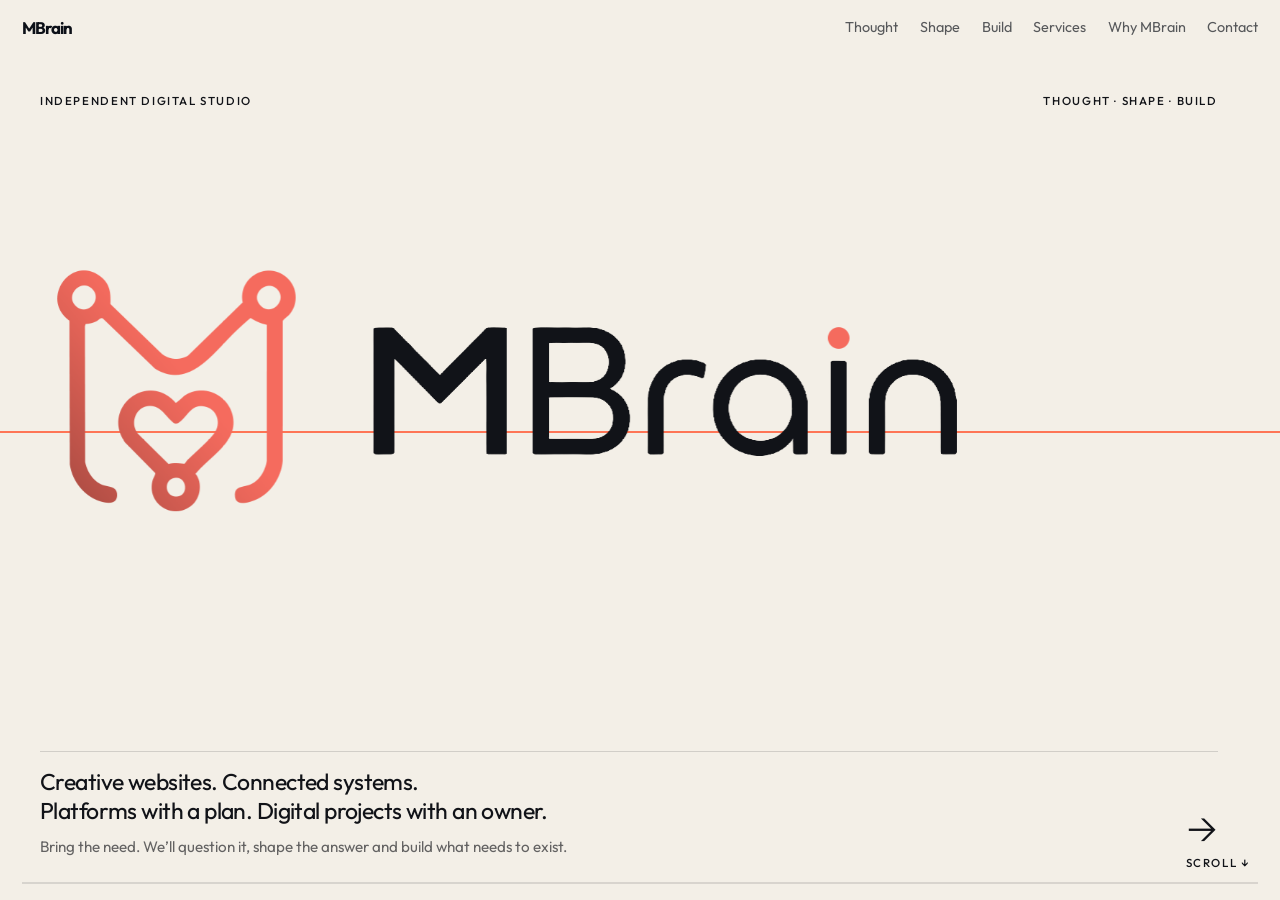
==== commit 348efffb: "fixes" ====
--- a/index.html
+++ b/index.html
@@ -49,7 +49,7 @@
 
           <div class="hero-bottom">
             <div class="hero-message">
-              <p class="hero-proposition">Creative websites. Connected systems. Platforms with a plan. Digital projects with an owner.</p>
+              <p class="hero-proposition">Creative websites. Connected systems. <br/>Platforms with a plan. Digital projects with an owner.</p>
               <p class="hero-support">Bring the need. We’ll question it, shape the answer and build what needs to exist.</p>
             </div>
             <span class="hero-arrow" aria-hidden="true">→</span>
@@ -192,7 +192,7 @@
           <span class="section-no mono">05 / WHY MBRAIN</span>
           <div class="why-heading">
             <p class="kicker mono">Why MBrain</p>
-            <h2>MBrain is me,<br>Michalis Vranis.</h2>
+            <h2>MBrain is me,<br>Michalis Vranis</h2>
           </div>
           <div class="why-copy">
             <p>I’ve spent years moving between parts of digital work that are usually handled separately: building websites, shaping products, running platforms, connecting systems and leading delivery across teams and suppliers.</p>
@@ -207,13 +207,12 @@
         <div class="contact-axis" aria-hidden="true"></div>
         <div class="panel-inner contact-layout">
           <p class="kicker mono">Start a conversation</p>
-          <h2 class="contact-title">Bring me what you have.</h2>
+          <h2 class="contact-title">Bring me what you have</h2>
           <p class="contact-copy">An idea. A problem. A project that already exists. Something you know needs to happen and you’re still working out what it should become.</p>
           <p class="contact-closing">Let’s work out what comes next.</p>
           <div class="contact-actions">
             <a class="contact-link" href="mailto:hello@mbrain.gr">Start a conversation <span>↗</span></a>
-            <a class="contact-social mono" href="#" aria-label="MBrain on LinkedIn">MBrain on LinkedIn <span>↗</span></a>
-            <!-- Replace the # above with the final MBrain LinkedIn profile URL. -->
+            <a class="contact-social mono" href="https://www.linkedin.com/mbrain-studio" aria-label="MBrain on LinkedIn">MBrain on LinkedIn <span>↗</span></a>
           </div>
         </div>
       </section>
--- a/styles.css
+++ b/styles.css
@@ -37,7 +37,7 @@
 .thought-panel{width:118vw;margin-left:-14vw;background:var(--blue);z-index:6}.thought-color{position:absolute;inset:0;background:var(--blue);z-index:1}.thought-image{position:absolute;z-index:3;right:0;top:0;width:68vw;height:100%;background:url('assets/thought.webp') center/cover no-repeat;clip-path:inset(40% 0 40% 0);transform:scale(1.05);filter:saturate(.92)}.thought-layout{padding:0}.thought-title-wrap{position:absolute;left:0;top:18vh;z-index:8}.pillar-title{margin:0;font-size:clamp(6rem,15vw,14rem);line-height:.78;letter-spacing:-.055em;text-transform:uppercase}.thought-title{color:white;font-variation-settings:"wght" 820}.pillar-copy{position:absolute;z-index:9;bottom:3.2rem;max-width:39rem}.thought-copy{left:0;color:white}.kicker{margin:0 0 .55rem}.pillar-copy h3{margin:0 0 .85rem;font-size:clamp(1.9rem,3.2vw,3.35rem);line-height:.96;letter-spacing:-.025em;max-width:14ch}.pillar-copy p{margin:.55rem 0 0;line-height:1.5;opacity:.82}.pillar-copy .pillar-closing{margin-top:.85rem;font-weight:650;opacity:1;max-width:34rem}
 
 /* SHAPE: image pieces align into one composition. */
-.shape-panel{width:122vw;background:var(--orange);z-index:5}.shape-layout{padding:0}.shape-title-wrap{position:absolute;right:0;top:14vh;z-index:8}.shape-title{color:var(--ink);font-variation-settings:"wght" 230}.shape-image-stage{position:absolute;z-index:4;left:4vw;top:20vh;width:67vw;height:65vh}.shape-fragment{position:absolute;background-image:url('assets/shape.webp');background-size:67vw 65vh;background-repeat:no-repeat}.sf1{left:0;top:0;width:49%;height:48%;background-position:left top}.sf2{right:0;top:0;width:49%;height:48%;background-position:right top}.sf3{left:0;bottom:0;width:49%;height:48%;background-position:left bottom}.sf4{right:0;bottom:0;width:49%;height:48%;background-position:right bottom}.shape-copy{right:0;color:var(--ink);max-width:36rem}.dark-copy p:last-child{opacity:.72}
+.shape-panel{width:122vw;background:var(--orange);z-index:5}.shape-layout{padding:0}.shape-title-wrap{position:absolute;right:0;top:14vh;z-index:8}.shape-title{color:var(--ink);font-variation-settings:"wght" 230}.shape-image-stage{position:absolute;z-index:4;left:4vw;top:20vh;width:67vw;height:65vh}.shape-fragment{position:absolute;background-image:url('assets/shape.webp');background-size:67vw 65vh;background-repeat:no-repeat;filter: brightness(1.5) !important;}.sf1{left:0;top:0;width:49%;height:48%;background-position:left top}.sf2{right:0;top:0;width:49%;height:48%;background-position:right top}.sf3{left:0;bottom:0;width:49%;height:48%;background-position:left bottom}.sf4{right:0;bottom:0;width:49%;height:48%;background-position:right bottom}.shape-copy{right:0;color:var(--ink);max-width:36rem}.dark-copy p:last-child{opacity:.72}
 
 /* BUILD: structure is assembled in ordered bands. */
 .build-panel{width:120vw;background:var(--lime);z-index:4}.build-image{position:absolute;z-index:1;inset:0;background:url('assets/build.webp') center/cover no-repeat;opacity:.18;filter:saturate(.6)}.build-wash{position:absolute;z-index:2;inset:0;background:var(--lime);opacity:.86}.build-title-wrap{position:absolute;left:0;top:14vh;z-index:8}.build-title{color:var(--ink);font-variation-settings:"wght" 220}.build-assembly{position:absolute;z-index:5;right:4vw;top:20vh;width:62vw;height:62vh;display:grid;grid-template-rows:repeat(5,1fr);gap:.55rem}.build-band{background-image:url('assets/build.webp');background-size:62vw 62vh;background-repeat:no-repeat}.bb1{background-position:center 0}.bb2{background-position:center 25%}.bb3{background-position:center 50%}.bb4{background-position:center 75%}.bb5{background-position:center 100%}.build-copy{left:0;color:var(--ink)}
@@ -166,7 +166,7 @@
   }
   .pillar-title{
     margin:0;
-    font-size:clamp(4rem,20vw,6.25rem);
+    font-size:clamp(4rem,20vw,5rem);
     line-height:.78;
     letter-spacing:-.045em
   }
@@ -227,7 +227,7 @@
   }
   .shape-fragment{
     background-size:100% 100%;
-    transform:none!important
+    transform:none!important;
   }
   .sf1,.sf2,.sf3,.sf4{background-size:calc(200% + .6rem) calc(200% + .6rem)}
   .sf1{background-position:left top}.sf2{background-position:right top}.sf3{background-position:left bottom}.sf4{background-position:right bottom}
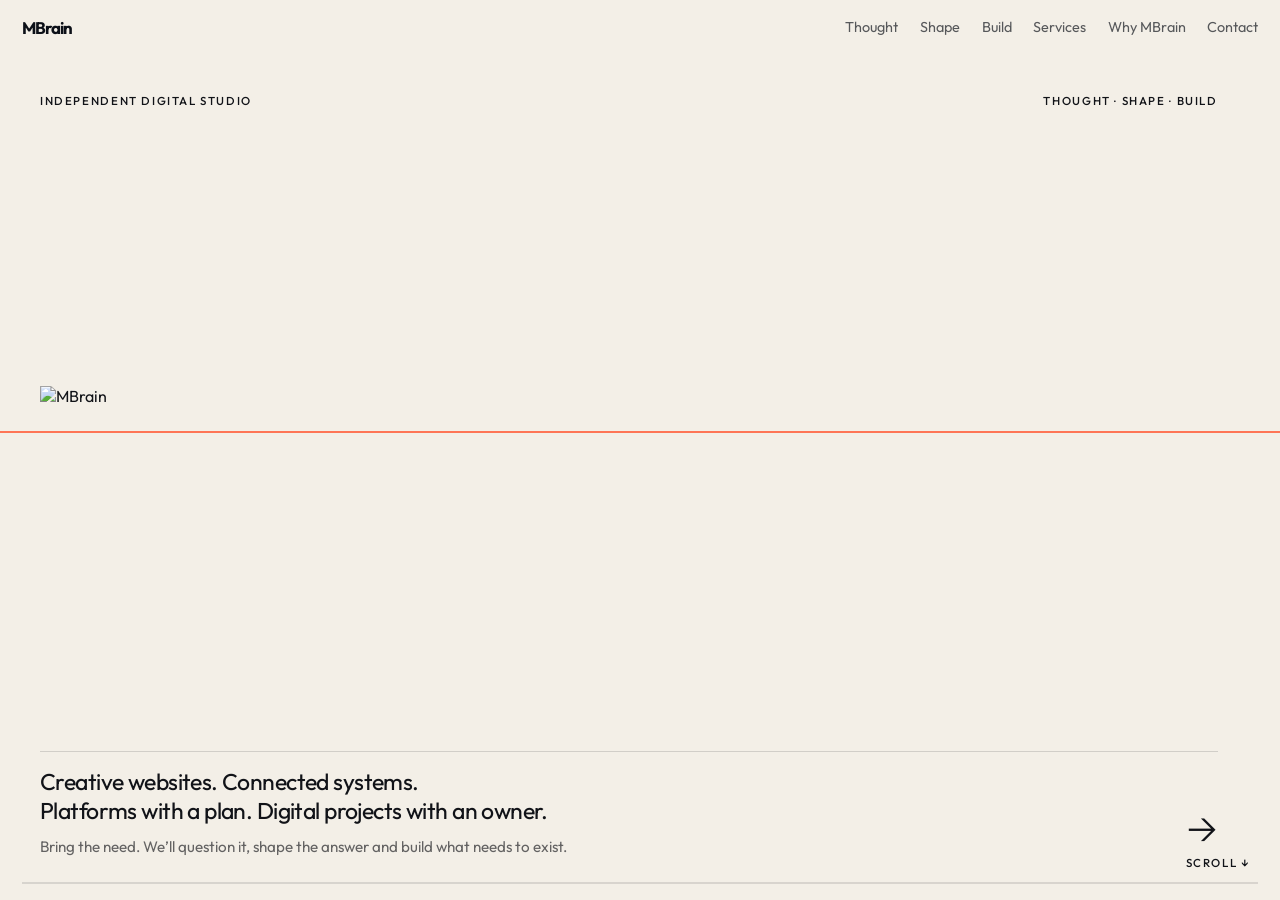
==== commit 92679b3a: "φιχεσα" ====
--- a/index.html
+++ b/index.html
@@ -13,6 +13,8 @@
   <link rel="icon" type="image/png" sizes="16x16" href="assets/favicon-16.png">
   <link rel="apple-touch-icon" sizes="180x180" href="assets/apple-touch-icon.png">
   <link rel="stylesheet" href="styles.css">
+<script async src="https://www.googletagmanager.com/gtag/js?id=G-PNG44XED51"></script>
+<script>window.dataLayer = window.dataLayer || [];function gtag(){dataLayer.push(arguments);}gtag('js', new Date());gtag('config', 'G-PNG44XED51');</script>
 </head>
 <body>
   <header class="site-header">
@@ -212,7 +214,7 @@
           <p class="contact-closing">Let’s work out what comes next.</p>
           <div class="contact-actions">
             <a class="contact-link" href="mailto:hello@mbrain.gr">Start a conversation <span>↗</span></a>
-            <a class="contact-social mono" href="https://www.linkedin.com/mbrain-studio" aria-label="MBrain on LinkedIn">MBrain on LinkedIn <span>↗</span></a>
+            <a class="contact-social mono" target="_blank" href="https://www.linkedin.com/company/mbrain-studio/" aria-label="MBrain on LinkedIn">MBrain on LinkedIn <span>↗</span></a>
           </div>
         </div>
       </section>
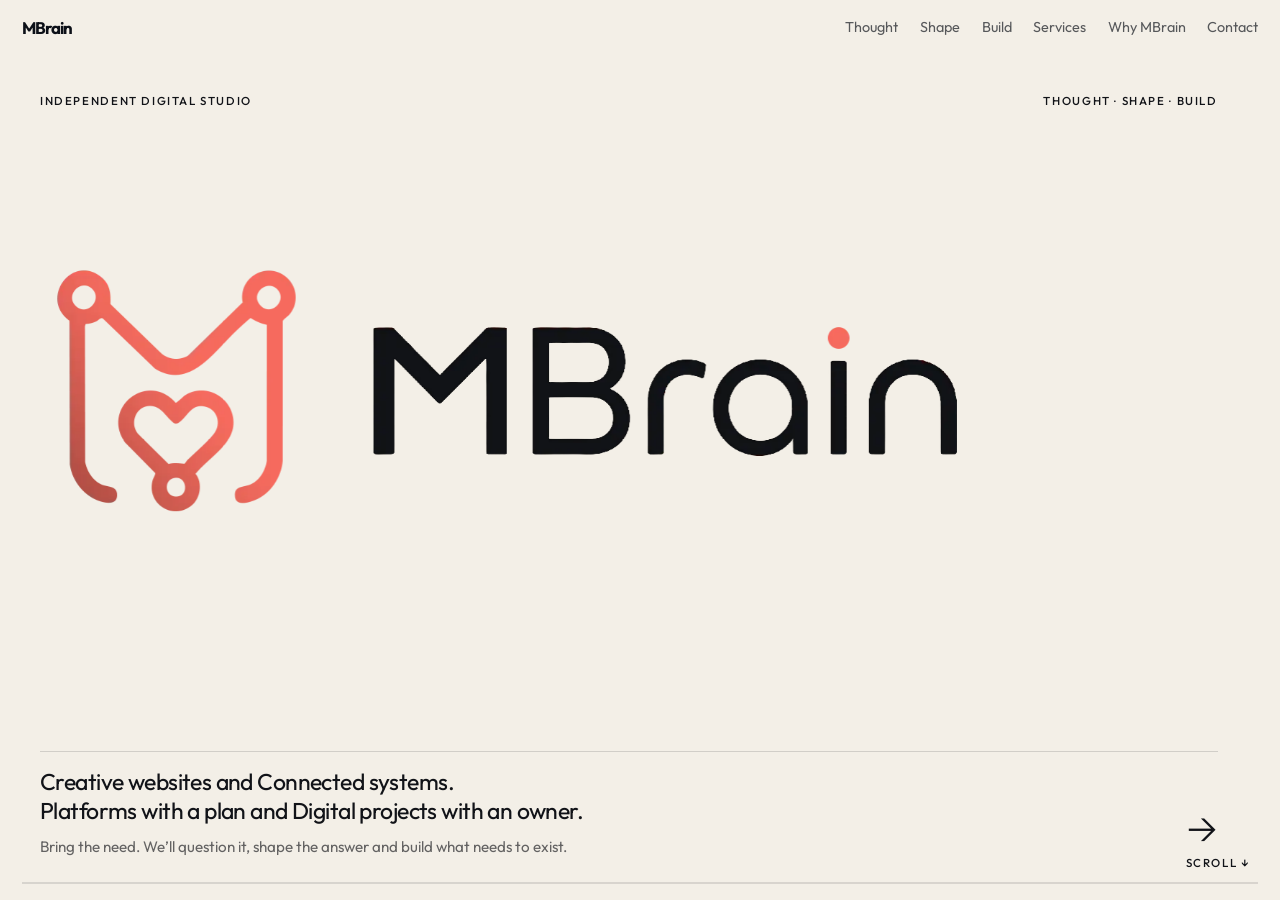
==== commit b1aeb628: "changes" ====
--- a/index.html
+++ b/index.html
@@ -9,12 +9,27 @@
   <link rel="preconnect" href="https://fonts.gstatic.com" crossorigin>
   <link href="https://fonts.googleapis.com/css2?family=Outfit:wght@100..900&display=swap" rel="stylesheet">
   <link rel="icon" type="image/x-icon" href="assets/favicon.ico">
-  <link rel="icon" type="image/png" sizes="32x32" href="assets/favicon-32.png">
+  <link rel="icon" type="image/png" sizes="32x32" href="assets/favicon-32.png"> 
   <link rel="icon" type="image/png" sizes="16x16" href="assets/favicon-16.png">
   <link rel="apple-touch-icon" sizes="180x180" href="assets/apple-touch-icon.png">
   <link rel="stylesheet" href="styles.css">
-<script async src="https://www.googletagmanager.com/gtag/js?id=G-PNG44XED51"></script>
-<script>window.dataLayer = window.dataLayer || [];function gtag(){dataLayer.push(arguments);}gtag('js', new Date());gtag('config', 'G-PNG44XED51');</script>
+  <script async src="https://www.googletagmanager.com/gtag/js?id=G-PNG44XED51"></script>
+  <script>window.dataLayer = window.dataLayer || [];function gtag(){dataLayer.push(arguments);}gtag('js', new Date());gtag('config', 'G-PNG44XED51');</script>
+  <meta name="description" content="MBrain is an independent digital studio working across creative websites, digital products, automations and project leadership.">
+  <meta property="og:type" content="website">
+  <meta property="og:title" content="MBrain | Thought · Shape · Build">
+  <meta property="og:description" content="Creative websites. Connected systems. Platforms with a plan. Digital projects with an owner.">
+  <meta property="og:url" content="https://mbrain.gr/">
+  <meta property="og:site_name" content="MBrain">
+  <meta property="og:image" content="https://mbrain.gr/assets/mbrain-og-image.png">
+  <meta property="og:image:width" content="1200">
+  <meta property="og:image:height" content="630">
+  <meta property="og:image:type" content="image/png">
+  <meta name="twitter:card" content="summary_large_image">
+  <meta name="twitter:title" content="MBrain | Thought · Shape · Build">
+  <meta name="twitter:description" content="Creative websites. Connected systems. Platforms with a plan. Digital projects with an owner.">
+  <meta name="twitter:image" content="https://mbrain.gr/assets/mbrain-og-image.png">
+  <link rel="preload" as="image" href="/assets/mbrain-logo-full-660.webp" imagesrcset=" /assets/mbrain-logo-full-660.webp 660w, /assets/mbrain-logo-full.webp 1315w " imagesizes="(max-width: 900px) calc(100vw - 38px), 74vw" fetchpriority="high">
 </head>
 <body>
   <header class="site-header">
@@ -45,13 +60,13 @@
 
           <div class="hero-word-stage">
             <h1 class="sr-only">MBrain</h1>
-            <img class="hero-logo" src="assets/mbrain-logo-full.png" alt="MBrain">
+            <img class="hero-logo" src="/assets/mbrain-logo-full-660.webp" srcset="/assets/mbrain-logo-full-660.webp 660w,/assets/mbrain-logo-full.webp 1315w" sizes="(max-width: 900px) calc(100vw - 38px), 74vw" width="660" height="195" fetchpriority="high" decoding="async" alt="MBrain">
             <div class="hero-cut" aria-hidden="true"></div>
           </div>
 
           <div class="hero-bottom">
             <div class="hero-message">
-              <p class="hero-proposition">Creative websites. Connected systems. <br/>Platforms with a plan. Digital projects with an owner.</p>
+              <p class="hero-proposition">Creative websites and Connected systems. <br/>Platforms with a plan and Digital projects with an owner.</p>
               <p class="hero-support">Bring the need. We’ll question it, shape the answer and build what needs to exist.</p>
             </div>
             <span class="hero-arrow" aria-hidden="true">→</span>
@@ -68,7 +83,7 @@
             <h2 class="pillar-title thought-title">Thought</h2>
           </div>
           <div class="thought-copy pillar-copy">
-            <h3>Bring me the request. Let’s find the actual need.</h3>
+            <h3>Bring me the request and let’s find the actual need</h3>
             <p>A request often arrives with a solution already attached. “We need a new website.” “We need a platform.” “We need to automate this.”</p>
             <p>I take it apart first. What problem are we solving? Who does it matter to? What creates value? What is necessary? What depends on something else?</p>
             <p class="pillar-closing">The result is a business need that can be understood, challenged and justified.</p>
@@ -91,7 +106,7 @@
           </div>
 
           <div class="shape-copy pillar-copy dark-copy">
-            <h3>Now we work out what that need should become.</h3>
+            <h3>Now we work out what that need should become</h3>
             <p>This is where the pieces come back together. Flows. Features. Services. Content. Technology. Options. Constraints. Priorities.</p>
             <p>We explore the possibilities, make decisions and turn the business need into a blueprint that people can actually work from.</p>
             <p class="pillar-closing">Something clear enough to build, and considered enough to go further than the original request.</p>
@@ -117,7 +132,7 @@
           </div>
 
           <div class="build-copy pillar-copy dark-copy">
-            <h3>Then we make it real.</h3>
+            <h3>Then we make it real</h3>
             <p>The blueprint becomes the website, the platform, the integration, the automation or the delivered project.</p>
             <p>Sometimes I build it. Sometimes your team does. Sometimes several teams are involved.</p>
             <p class="pillar-closing">My job is to keep the reasoning intact all the way through delivery, so what gets built still solves the problem we started with.</p>
--- a/styles.css
+++ b/styles.css
@@ -6,7 +6,7 @@
   --lime:#d7ff35;
   --line:rgba(17,19,24,.15);
   --hero-wght:900;
-  --hero-cut-h:2px;
+  --hero-cut-h:0px;
   --hero-cut-alpha:0;
 }
 *{box-sizing:border-box}
@@ -14,8 +14,8 @@
 html,body{height:100%}
 html{scroll-behavior:smooth}
 body{margin:0;overflow:hidden;background:var(--paper);color:var(--ink);font-family:"Outfit","Century Gothic",Futura,Arial,sans-serif}
-a{color:inherit;text-decoration:none}button{font:inherit}.mono{font-family:"Outfit","Century Gothic",Futura,Arial,sans-serif;font-size:.72rem;letter-spacing:.14em;text-transform:uppercase;font-weight:500}
-.site-header{position:fixed;z-index:60;top:0;left:0;right:0;display:grid;grid-template-columns:auto 1fr auto;align-items:center;padding:1.05rem 1.35rem;color:white;mix-blend-mode:difference}.brand{font-size:1.05rem;font-weight:700;letter-spacing:-.04em}.nav{justify-self:end;display:flex;gap:1.35rem;font-size:.9rem}.nav a{opacity:.68}.nav a:hover,.nav a.active{opacity:1}.menu-toggle{display:none;background:none;border:0;color:inherit;padding:0}
+a{color:#ffffff;text-decoration:none}button{font:inherit}.mono{font-family:"Outfit","Century Gothic",Futura,Arial,sans-serif;font-size:.72rem;letter-spacing:.14em;text-transform:uppercase;font-weight:500}
+.site-header{position:fixed;z-index:60;top:0;left:0;right:0;display:grid;grid-template-columns:auto 1fr auto;align-items:center;padding:1.05rem 1.35rem;color:white;mix-blend-mode:exclusion}.brand{font-size:1.05rem;font-weight:700;letter-spacing:-.04em}.nav{justify-self:end;display:flex;gap:1.35rem;font-size:.9rem}.nav a{opacity:.68}.nav a:hover,.nav a.active{opacity:1}.menu-toggle{display:none;background:none;border:0;color:inherit;padding:0}
 .progress{position:fixed;left:1.35rem;right:1.35rem;bottom:1rem;height:2px;background:rgba(17,19,24,.12);z-index:55}.progress-bar{display:block;height:100%;width:0;background:var(--ink)}.scroll-cue{position:fixed;right:1.35rem;bottom:1.5rem;z-index:55;background:rgba(243,239,231,.86);padding:.35rem .5rem}
 .h-shell{width:100vw;height:100vh;overflow-x:auto;overflow-y:hidden;scrollbar-width:none;outline:none}.h-shell::-webkit-scrollbar{display:none}.track{position:relative;height:100%;display:flex;width:max-content}.panel{position:relative;flex:none;height:100vh;overflow:hidden}.panel-inner{position:relative;z-index:10;height:100%;width:min(calc(100% - 5rem),1440px);margin:0 auto}.section-no{position:absolute;top:6.2rem;left:0;color:white}.section-no.dark{color:var(--ink)}
 
@@ -37,7 +37,7 @@
 .thought-panel{width:118vw;margin-left:-14vw;background:var(--blue);z-index:6}.thought-color{position:absolute;inset:0;background:var(--blue);z-index:1}.thought-image{position:absolute;z-index:3;right:0;top:0;width:68vw;height:100%;background:url('assets/thought.webp') center/cover no-repeat;clip-path:inset(40% 0 40% 0);transform:scale(1.05);filter:saturate(.92)}.thought-layout{padding:0}.thought-title-wrap{position:absolute;left:0;top:18vh;z-index:8}.pillar-title{margin:0;font-size:clamp(6rem,15vw,14rem);line-height:.78;letter-spacing:-.055em;text-transform:uppercase}.thought-title{color:white;font-variation-settings:"wght" 820}.pillar-copy{position:absolute;z-index:9;bottom:3.2rem;max-width:39rem}.thought-copy{left:0;color:white}.kicker{margin:0 0 .55rem}.pillar-copy h3{margin:0 0 .85rem;font-size:clamp(1.9rem,3.2vw,3.35rem);line-height:.96;letter-spacing:-.025em;max-width:14ch}.pillar-copy p{margin:.55rem 0 0;line-height:1.5;opacity:.82}.pillar-copy .pillar-closing{margin-top:.85rem;font-weight:650;opacity:1;max-width:34rem}
 
 /* SHAPE: image pieces align into one composition. */
-.shape-panel{width:122vw;background:var(--orange);z-index:5}.shape-layout{padding:0}.shape-title-wrap{position:absolute;right:0;top:14vh;z-index:8}.shape-title{color:var(--ink);font-variation-settings:"wght" 230}.shape-image-stage{position:absolute;z-index:4;left:4vw;top:20vh;width:67vw;height:65vh}.shape-fragment{position:absolute;background-image:url('assets/shape.webp');background-size:67vw 65vh;background-repeat:no-repeat;filter: brightness(1.5) !important;}.sf1{left:0;top:0;width:49%;height:48%;background-position:left top}.sf2{right:0;top:0;width:49%;height:48%;background-position:right top}.sf3{left:0;bottom:0;width:49%;height:48%;background-position:left bottom}.sf4{right:0;bottom:0;width:49%;height:48%;background-position:right bottom}.shape-copy{right:0;color:var(--ink);max-width:36rem}.dark-copy p:last-child{opacity:.72}
+.shape-panel{width:122vw;background:var(--orange);z-index:5}.shape-layout{padding:0}.shape-title-wrap{position:absolute;right:0;top:14vh;z-index:8}.shape-title{color:var(--ink);font-variation-settings:"wght" 230}.shape-image-stage{position:absolute;z-index:4;left:4vw;top:20vh;width:67vw;height:65vh}.shape-fragment{position:absolute;background-image:url('assets/shape.webp');background-size:67vw 65vh;background-repeat:no-repeat;filter: brightness(2.1) !important;}.sf1{left:0;top:0;width:49%;height:48%;background-position:left top}.sf2{right:0;top:0;width:49%;height:48%;background-position:right top}.sf3{left:0;bottom:0;width:49%;height:48%;background-position:left bottom}.sf4{right:0;bottom:0;width:49%;height:48%;background-position:right bottom}.shape-copy{right:0;color:var(--ink);max-width:36rem}.dark-copy p:last-child{opacity:.72}
 
 /* BUILD: structure is assembled in ordered bands. */
 .build-panel{width:120vw;background:var(--lime);z-index:4}.build-image{position:absolute;z-index:1;inset:0;background:url('assets/build.webp') center/cover no-repeat;opacity:.18;filter:saturate(.6)}.build-wash{position:absolute;z-index:2;inset:0;background:var(--lime);opacity:.86}.build-title-wrap{position:absolute;left:0;top:14vh;z-index:8}.build-title{color:var(--ink);font-variation-settings:"wght" 220}.build-assembly{position:absolute;z-index:5;right:4vw;top:20vh;width:62vw;height:62vh;display:grid;grid-template-rows:repeat(5,1fr);gap:.55rem}.build-band{background-image:url('assets/build.webp');background-size:62vw 62vh;background-repeat:no-repeat}.bb1{background-position:center 0}.bb2{background-position:center 25%}.bb3{background-position:center 50%}.bb4{background-position:center 75%}.bb5{background-position:center 100%}.build-copy{left:0;color:var(--ink)}
@@ -68,7 +68,7 @@
     padding:.9rem 1.1rem;
     mix-blend-mode:normal;
     background:rgba(243,239,231,.93);
-    color:var(--ink);
+    color:#000000;
     backdrop-filter:blur(14px);
     -webkit-backdrop-filter:blur(14px);
     border-bottom:1px solid rgba(17,19,24,.07)
@@ -77,23 +77,41 @@
   .menu-toggle{display:block;position:relative;z-index:95;justify-self:end;font-size:.88rem}
   .nav{
     position:fixed;
-    inset:0;
+    top:0;
+    left:0;
+    right:auto;
+    bottom:auto;
+    width:100vw;
+    height:100dvh;
+    min-height:100svh;
     z-index:90;
     display:none;
     flex-direction:column;
-    justify-content:center;
+    justify-content:flex-start;
     align-items:flex-start;
-    gap:.35rem;
-    padding:5.5rem 1.25rem 2rem;
+    gap:.18rem;
+    padding:5.6rem 1.25rem 2rem;
     background:var(--ink);
     color:var(--paper);
-    font-size:clamp(2.35rem,11vw,4.6rem);
-    line-height:.98
-  }
-  .nav a{opacity:.72}
+    font-size:clamp(2.25rem,9.5vw,4.4rem);
+    line-height:.9;
+    overflow-y:auto;
+    overflow-x:hidden;
+    justify-self:stretch;
+    grid-column:1 / -1;
+    margin:0
+  }
+  .nav a{display:block;width:100%;opacity:.72;padding:0;margin:0}
   .nav a.active{opacity:1}
   body.menu-open .nav{display:flex}
-  body.menu-open .site-header{background:transparent;color:var(--paper);border-color:transparent}
+  body.menu-open{overflow:hidden}
+  body.menu-open .site-header{
+    background:transparent;
+    color:var(--paper);
+    border-color:transparent;
+    backdrop-filter:none;
+    -webkit-backdrop-filter:none
+  }
   .progress,.scroll-cue{display:none}
 
   .h-shell{width:100%;height:auto;overflow:visible}
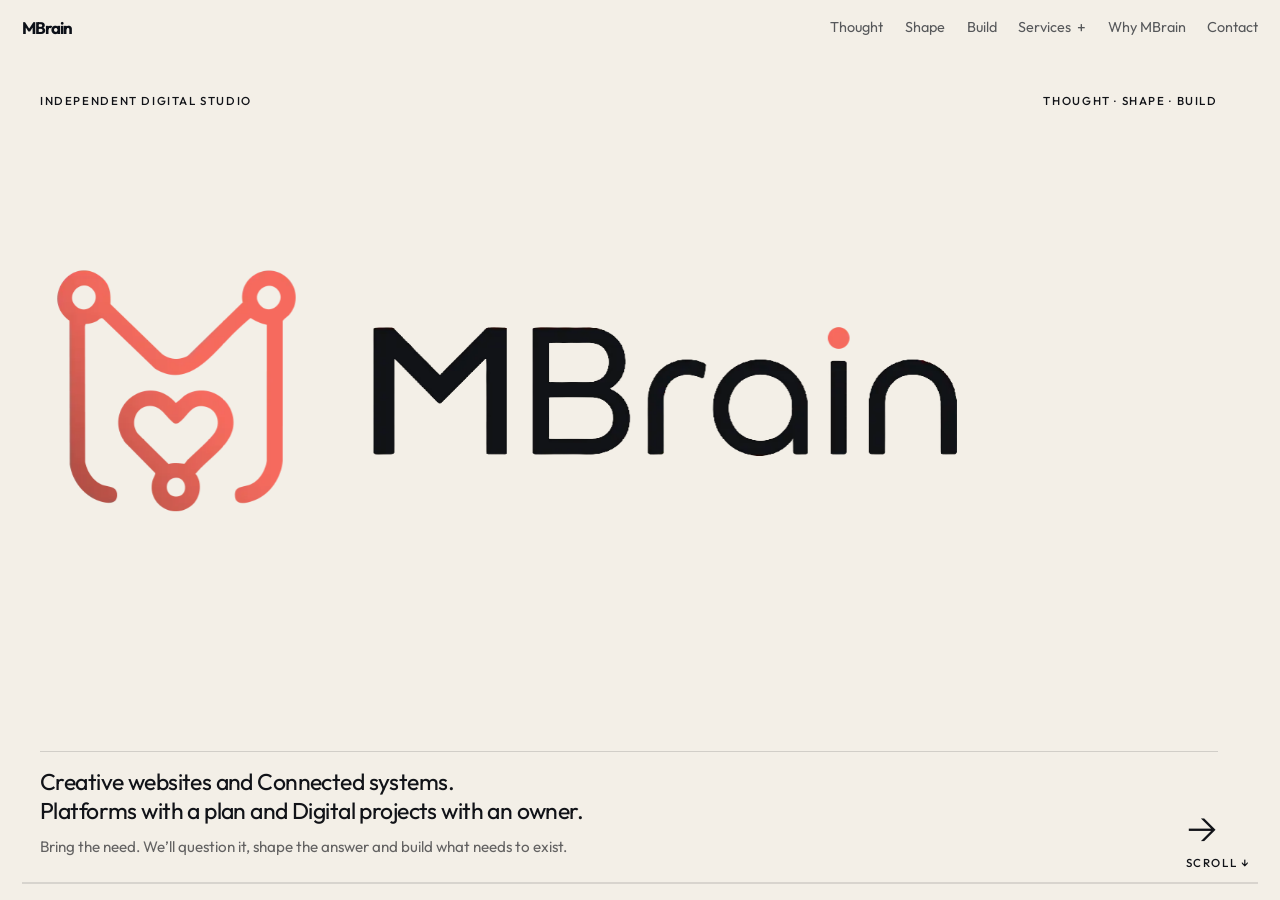
==== commit 9a08bd13: "fixes" ====
--- a/index.html
+++ b/index.html
@@ -12,7 +12,7 @@
   <link rel="icon" type="image/png" sizes="32x32" href="assets/favicon-32.png"> 
   <link rel="icon" type="image/png" sizes="16x16" href="assets/favicon-16.png">
   <link rel="apple-touch-icon" sizes="180x180" href="assets/apple-touch-icon.png">
-  <link rel="stylesheet" href="styles.css">
+  <link rel="stylesheet" href="styles.css?v=1.0.1">
   <script async src="https://www.googletagmanager.com/gtag/js?id=G-PNG44XED51"></script>
   <script>window.dataLayer = window.dataLayer || [];function gtag(){dataLayer.push(arguments);}gtag('js', new Date());gtag('config', 'G-PNG44XED51');</script>
   <meta name="description" content="MBrain is an independent digital studio working across creative websites, digital products, automations and project leadership.">
@@ -38,7 +38,17 @@
       <a href="#thought">Thought</a>
       <a href="#shape">Shape</a>
       <a href="#build">Build</a>
-      <a href="#services">Services</a>
+      <div class="nav-services">
+        <a class="nav-services-trigger" href="#services" aria-haspopup="true" aria-expanded="false">
+          <span>Services</span><span class="nav-services-caret" aria-hidden="true">+</span>
+        </a>
+        <div class="nav-services-dropdown" aria-label="Services">
+          <a href="creative-web-experiences.html">Creative Web Experiences</a>
+          <a href="automations-integrations.html">Automations & Integrations</a>
+          <a href="digital-products-platforms.html">Digital Products & Platforms</a>
+          <a href="digital-project-leadership.html">Digital Project Leadership</a>
+        </div>
+      </div>
       <a href="#why">Why MBrain</a>
       <a href="#contact">Contact</a>
     </nav>
@@ -60,7 +70,7 @@
 
           <div class="hero-word-stage">
             <h1 class="sr-only">MBrain</h1>
-            <img class="hero-logo" src="/assets/mbrain-logo-full-660.webp" srcset="/assets/mbrain-logo-full-660.webp 660w,/assets/mbrain-logo-full.webp 1315w" sizes="(max-width: 900px) calc(100vw - 38px), 74vw" width="660" height="195" fetchpriority="high" decoding="async" alt="MBrain">
+            <img class="hero-logo" src="assets/mbrain-logo-full-660.webp" srcset="assets/mbrain-logo-full-660.webp 660w,assets/mbrain-logo-full.webp 1315w" sizes="(max-width: 900px) calc(100vw - 38px), 74vw" width="660" height="195" fetchpriority="high" decoding="async" alt="MBrain">
             <div class="hero-cut" aria-hidden="true"></div>
           </div>
 
@@ -158,6 +168,7 @@
                 <h3>You need the digital presence to live up to the thing itself.</h3>
                 <p>Some projects deserve more than a perfectly functional website. The brand, the place, the product or the idea needs an experience with its own character.</p>
                 <p>I design and build creative websites around what makes the subject worth paying attention to, with the technology staying close enough to the concept that the idea survives implementation.</p>
+                <a class="cap-service-link" href="creative-web-experiences.html">Explore Creative Web Experiences <span aria-hidden="true">→</span></a>
               </div>
             </div>
 
@@ -171,6 +182,7 @@
                 <h3>Your tools work. The gaps between them don’t.</h3>
                 <p>Information gets copied. Tasks get repeated. Someone becomes the human connection between systems that should already be connected.</p>
                 <p>I look at the workflow as a whole, work out what should happen automatically and connect the pieces through integrations, APIs, automation and AI where it genuinely adds value.</p>
+                <a class="cap-service-link" href="automations-integrations.html">Explore Automations &amp; Integrations <span aria-hidden="true">→</span></a>
               </div>
             </div>
 
@@ -184,6 +196,7 @@
                 <h3>You know what it needs to do. It still needs to become a product.</h3>
                 <p>Users. Journeys. Features. Rules. Integrations. Priorities. Edge cases. The initial idea has to become a structure that people can understand and build.</p>
                 <p>I help architect that structure, guide the UX, give direction to the UI and create a blueprint that design and development teams can work from with confidence.</p>
+                <a class="cap-service-link" href="digital-products-platforms.html">Explore Digital Products &amp; Platforms <span aria-hidden="true">→</span></a>
               </div>
             </div>
 
@@ -197,6 +210,7 @@
                 <h3>Some digital projects need an owner more than they need another hire.</h3>
                 <p>The work crosses teams. Decisions depend on other decisions. Suppliers need direction. Business and technology need to move together.</p>
                 <p>I can step into the project for as long as the work needs me, bring structure to it, coordinate the people involved and stay responsible for moving it towards delivery.</p>
+                <a class="cap-service-link" href="digital-project-leadership.html">Explore Digital Project Leadership <span aria-hidden="true">→</span></a>
               </div>
             </div>
           </div>
@@ -236,6 +250,6 @@
     </div>
   </main>
 
-  <script src="script.js"></script>
+  <script src="script.js?v=1.0.1"></script>
 </body>
 </html>
--- a/styles.css
+++ b/styles.css
@@ -16,6 +16,26 @@
 body{margin:0;overflow:hidden;background:var(--paper);color:var(--ink);font-family:"Outfit","Century Gothic",Futura,Arial,sans-serif}
 a{color:#ffffff;text-decoration:none}button{font:inherit}.mono{font-family:"Outfit","Century Gothic",Futura,Arial,sans-serif;font-size:.72rem;letter-spacing:.14em;text-transform:uppercase;font-weight:500}
 .site-header{position:fixed;z-index:60;top:0;left:0;right:0;display:grid;grid-template-columns:auto 1fr auto;align-items:center;padding:1.05rem 1.35rem;color:white;mix-blend-mode:exclusion}.brand{font-size:1.05rem;font-weight:700;letter-spacing:-.04em}.nav{justify-self:end;display:flex;gap:1.35rem;font-size:.9rem}.nav a{opacity:.68}.nav a:hover,.nav a.active{opacity:1}.menu-toggle{display:none;background:none;border:0;color:inherit;padding:0}
+/* Services dropdown. Homepage header blend behaviour remains unchanged. */
+.nav-services{position:relative}
+.nav-services::after{
+  content:"";
+  position:absolute;
+  top:100%;
+  right:0;
+  width:18.5rem;
+  height:.8rem;
+}
+.nav-services-trigger{display:inline-flex;align-items:center;gap:.38rem}
+.nav-services-caret{font-size:1rem;line-height:1;transition:transform .2s ease}
+.nav-services:hover .nav-services-caret,.nav-services:focus-within .nav-services-caret,.nav-services.open .nav-services-caret{transform:rotate(45deg)}
+.nav-services-dropdown{position:absolute;top:calc(100% + .8rem);right:0;width:18.5rem;padding:.55rem;display:grid;gap:.12rem;background:rgba(17,19,24,.94);border:1px solid rgba(255,255,255,.18);box-shadow:0 .85rem 2.2rem rgba(0,0,0,.18);opacity:0;visibility:hidden;transform:translateY(-.35rem);pointer-events:none;transition:opacity .18s ease,transform .18s ease,visibility .18s ease}
+.nav-services:hover .nav-services-dropdown,.nav-services:focus-within .nav-services-dropdown,.nav-services.open .nav-services-dropdown{opacity:1;visibility:visible;transform:none;pointer-events:auto}
+.nav-services-dropdown a{display:block;width:100%;padding:.7rem .75rem;color:white;opacity:.72;font-size:.84rem;line-height:1.2}
+.nav-services-dropdown a:hover,.nav-services-dropdown a:focus-visible,.nav-services-dropdown a[aria-current="page"]{opacity:1;background:rgba(255,255,255,.08)}
+.cap-service-link{display:inline-flex;align-items:center;gap:.45rem;margin-top:1rem;padding-bottom:.2rem;border-bottom:1px solid rgba(17,19,24,.35);color:var(--ink);font-weight:620}
+.cap-service-link:hover{border-bottom-color:var(--ink)}
+
 .progress{position:fixed;left:1.35rem;right:1.35rem;bottom:1rem;height:2px;background:rgba(17,19,24,.12);z-index:55}.progress-bar{display:block;height:100%;width:0;background:var(--ink)}.scroll-cue{position:fixed;right:1.35rem;bottom:1.5rem;z-index:55;background:rgba(243,239,231,.86);padding:.35rem .5rem}
 .h-shell{width:100vw;height:100vh;overflow-x:auto;overflow-y:hidden;scrollbar-width:none;outline:none}.h-shell::-webkit-scrollbar{display:none}.track{position:relative;height:100%;display:flex;width:max-content}.panel{position:relative;flex:none;height:100vh;overflow:hidden}.panel-inner{position:relative;z-index:10;height:100%;width:min(calc(100% - 5rem),1440px);margin:0 auto}.section-no{position:absolute;top:6.2rem;left:0;color:white}.section-no.dark{color:var(--ink)}
 
@@ -59,6 +79,7 @@
 .build-panel{--p:0}.build-title{font-variation-settings:"wght" calc(220 + var(--p)*650);transform:translateX(calc(-6vw + var(--p)*6vw))}.build-wash{opacity:calc(.9 - var(--p)*.42)}.build-copy{opacity:calc((var(--p) - .7)*3.3);transform:translateY(calc(22px - var(--p)*22px))}.build-band{opacity:var(--bp,0);transform:translateX(calc(18vw - var(--bp,0)*18vw))}
 
 @media (max-width:900px),(pointer:coarse){
+  .nav-services::after{display:none}
   html{scroll-behavior:smooth;scroll-padding-top:4.25rem}
   body{overflow:auto;background:var(--paper)}
 
@@ -73,7 +94,7 @@
     -webkit-backdrop-filter:blur(14px);
     border-bottom:1px solid rgba(17,19,24,.07)
   }
-  .brand{position:relative;z-index:95;font-size:.98rem}
+  .brand{position:relative;z-index:95;font-size:.98rem;color: #ffffff;mix-blend-mode: difference;}
   .menu-toggle{display:block;position:relative;z-index:95;justify-self:end;font-size:.88rem}
   .nav{
     position:fixed;
@@ -103,6 +124,14 @@
   }
   .nav a{display:block;width:100%;opacity:.72;padding:0;margin:0}
   .nav a.active{opacity:1}
+  .nav-services{width:100%}
+  .nav-services-trigger{display:flex!important;align-items:center;justify-content:space-between;width:100%}
+  .nav-services-caret{font-size:.55em}
+  .nav-services-dropdown{position:static;width:100%;max-height:0;margin:0;padding:0 0 0 1rem;gap:0;background:transparent;border:0;border-left:1px solid rgba(243,239,231,.28);box-shadow:none;opacity:1;visibility:visible;transform:none;overflow:hidden;pointer-events:none;transition:max-height .3s ease,margin .3s ease}
+  .nav-services.open .nav-services-dropdown{max-height:18rem;margin:.55rem 0 .4rem;pointer-events:auto}
+  .nav-services-dropdown a{padding:.42rem 0 .42rem .85rem;color:var(--paper);font-size:clamp(1rem,4.7vw,1.38rem);line-height:1.05;opacity:.68}
+  .nav-services-dropdown a:hover,.nav-services-dropdown a:focus-visible,.nav-services-dropdown a[aria-current="page"]{opacity:1;background:transparent}
+
   body.menu-open .nav{display:flex}
   body.menu-open{overflow:hidden}
   body.menu-open .site-header{
@@ -184,7 +213,7 @@
   }
   .pillar-title{
     margin:0;
-    font-size:clamp(4rem,20vw,5rem);
+    font-size:clamp(4rem,20vw,4rem);
     line-height:.78;
     letter-spacing:-.045em
   }
